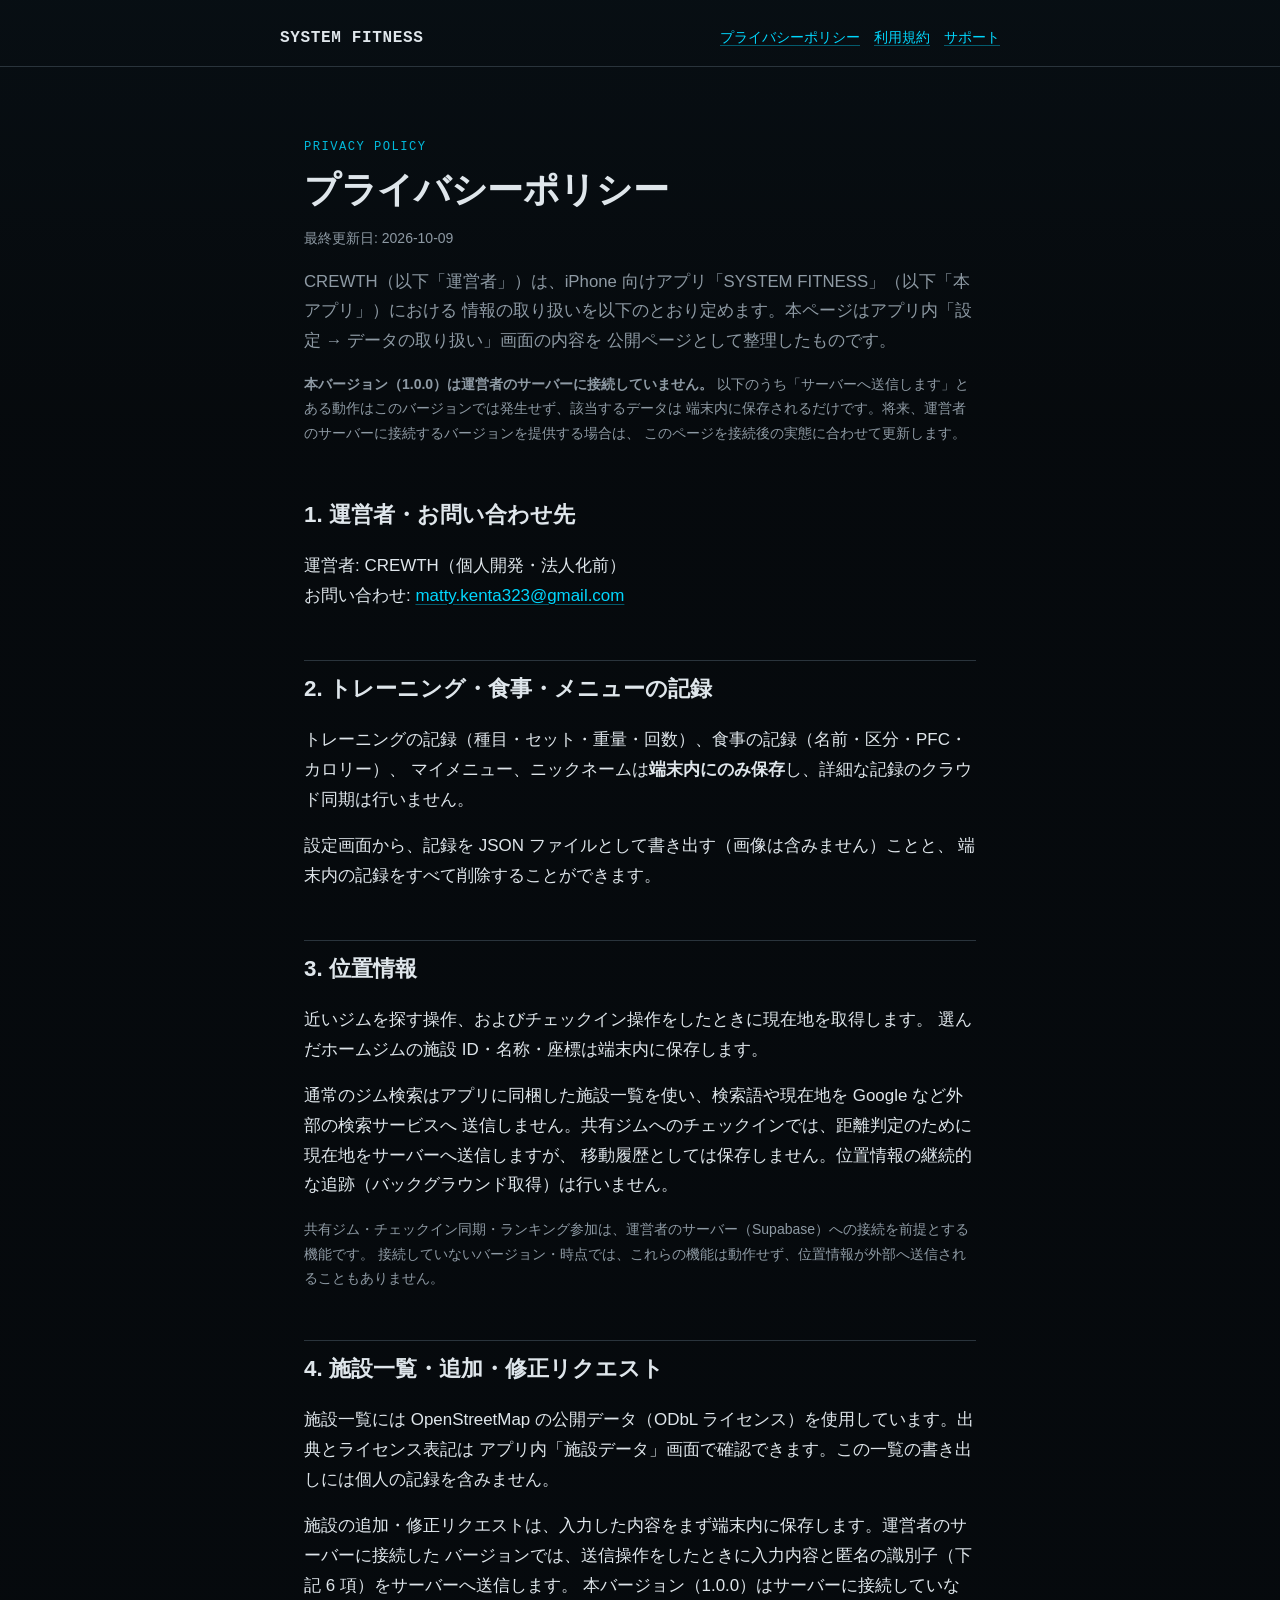
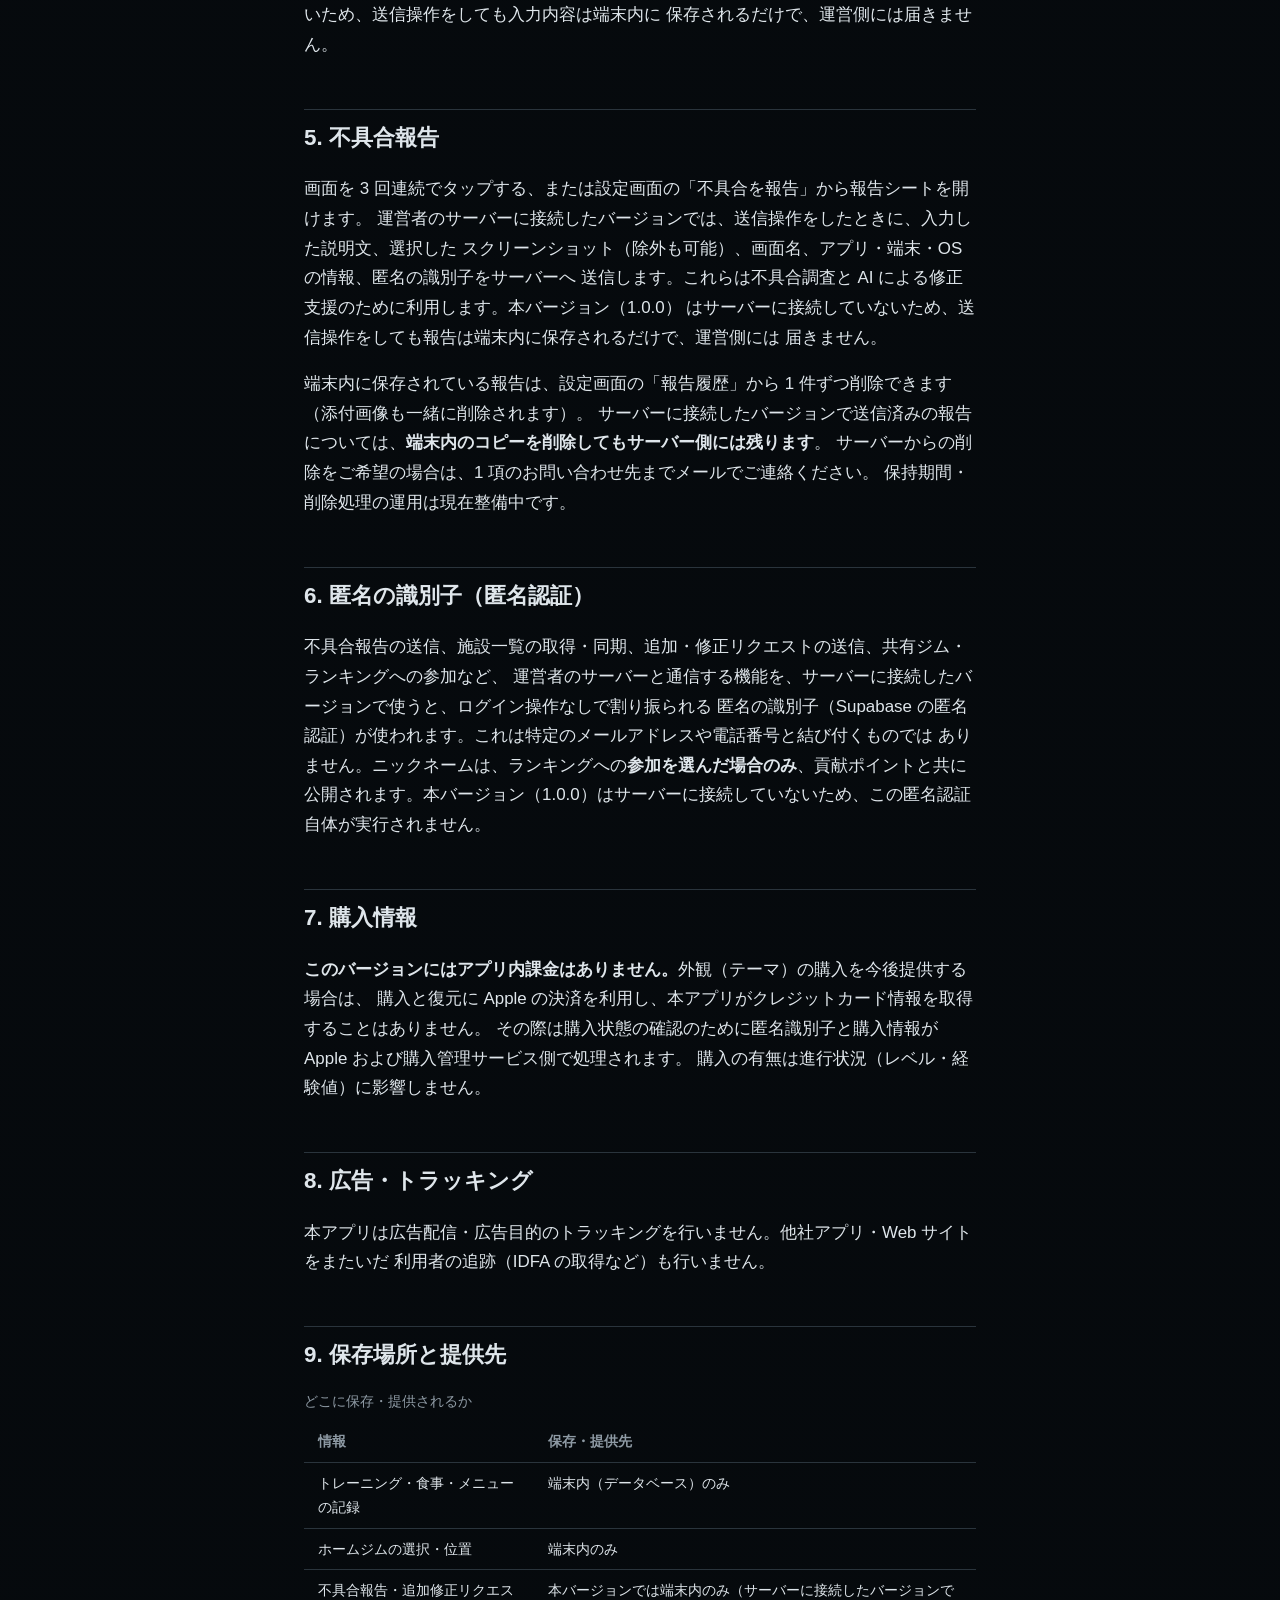
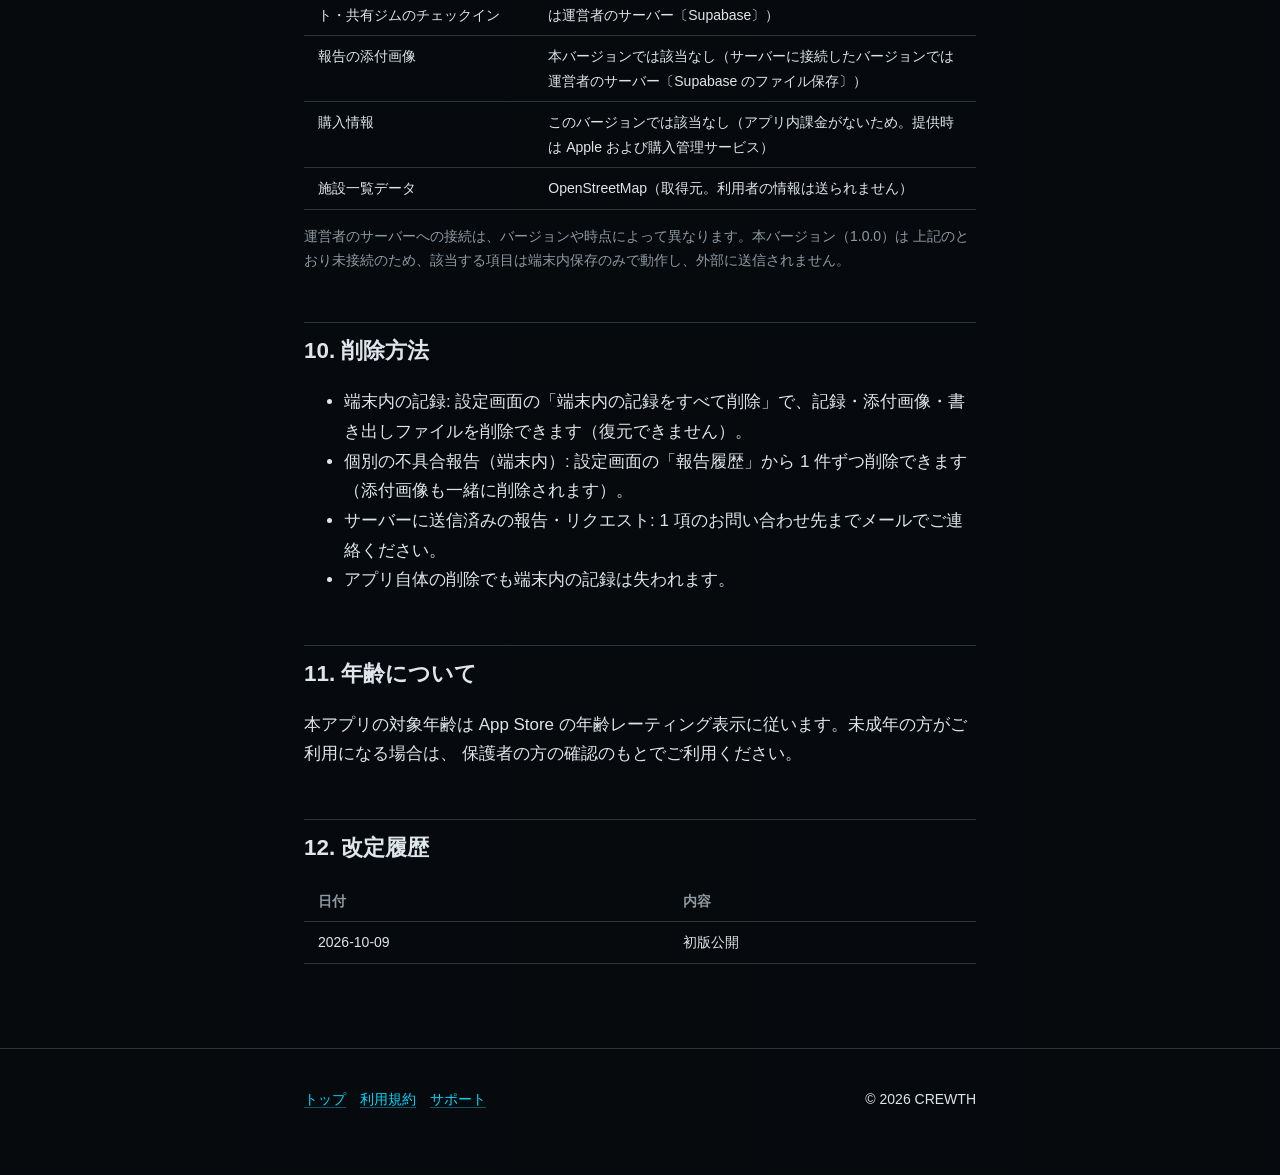
==== privacy.html @ 4dbaf956 "docs: SYSTEM FITNESS privacy policy, terms, and support pages Co-Authored-By: Claude Fable 5.1 <nore" ====
<!doctype html>
<html lang="ja">
<head>
<meta charset="UTF-8" />
<meta name="viewport" content="width=device-width, initial-scale=1" />
<title>プライバシーポリシー — SYSTEM FITNESS</title>
<meta name="description" content="SYSTEM FITNESS のプライバシーポリシー。収集する情報、端末内保存、第三者提供、削除方法について説明します。" />
<link rel="stylesheet" href="./style.css" />
</head>
<body>
<header class="site-header">
  <div class="site-header__inner">
    <a class="site-header__brand" href="./index.html">SYSTEM FITNESS</a>
    <nav class="site-header__nav" aria-label="ページ">
      <a href="./privacy.html">プライバシーポリシー</a>
      <a href="./terms.html">利用規約</a>
      <a href="./support.html">サポート</a>
    </nav>
  </div>
</header>

<main class="site-main">
  <article>
    <p class="overline">PRIVACY POLICY</p>
    <h1>プライバシーポリシー</h1>
    <p class="meta">最終更新日: 2026-10-09</p>
    <p class="lede">
      CREWTH（以下「運営者」）は、iPhone 向けアプリ「SYSTEM FITNESS」（以下「本アプリ」）における
      情報の取り扱いを以下のとおり定めます。本ページはアプリ内「設定 → データの取り扱い」画面の内容を
      公開ページとして整理したものです。
    </p>
    <p class="meta">
      <strong>本バージョン（1.0.0）は運営者のサーバーに接続していません。</strong>
      以下のうち「サーバーへ送信します」とある動作はこのバージョンでは発生せず、該当するデータは
      端末内に保存されるだけです。将来、運営者のサーバーに接続するバージョンを提供する場合は、
      このページを接続後の実態に合わせて更新します。
    </p>

    <section aria-labelledby="h-operator">
      <h2 id="h-operator">1. 運営者・お問い合わせ先</h2>
      <p>
        運営者: CREWTH（個人開発・法人化前）<br />
        お問い合わせ: <a href="mailto:matty.kenta323@gmail.com">matty.kenta323@gmail.com</a>
      </p>
    </section>

    <section aria-labelledby="h-records">
      <h2 id="h-records">2. トレーニング・食事・メニューの記録</h2>
      <p>
        トレーニングの記録（種目・セット・重量・回数）、食事の記録（名前・区分・PFC・カロリー）、
        マイメニュー、ニックネームは<strong>端末内にのみ保存</strong>し、詳細な記録のクラウド同期は行いません。
      </p>
      <p>
        設定画面から、記録を JSON ファイルとして書き出す（画像は含みません）ことと、
        端末内の記録をすべて削除することができます。
      </p>
    </section>

    <section aria-labelledby="h-location">
      <h2 id="h-location">3. 位置情報</h2>
      <p>
        近いジムを探す操作、およびチェックイン操作をしたときに現在地を取得します。
        選んだホームジムの施設 ID・名称・座標は端末内に保存します。
      </p>
      <p>
        通常のジム検索はアプリに同梱した施設一覧を使い、検索語や現在地を Google など外部の検索サービスへ
        送信しません。共有ジムへのチェックインでは、距離判定のために現在地をサーバーへ送信しますが、
        移動履歴としては保存しません。位置情報の継続的な追跡（バックグラウンド取得）は行いません。
      </p>
      <p class="meta">
        共有ジム・チェックイン同期・ランキング参加は、運営者のサーバー（Supabase）への接続を前提とする機能です。
        接続していないバージョン・時点では、これらの機能は動作せず、位置情報が外部へ送信されることもありません。
      </p>
    </section>

    <section aria-labelledby="h-gyms">
      <h2 id="h-gyms">4. 施設一覧・追加・修正リクエスト</h2>
      <p>
        施設一覧には OpenStreetMap の公開データ（ODbL ライセンス）を使用しています。出典とライセンス表記は
        アプリ内「施設データ」画面で確認できます。この一覧の書き出しには個人の記録を含みません。
      </p>
      <p>
        施設の追加・修正リクエストは、入力した内容をまず端末内に保存します。運営者のサーバーに接続した
        バージョンでは、送信操作をしたときに入力内容と匿名の識別子（下記 6 項）をサーバーへ送信します。
        本バージョン（1.0.0）はサーバーに接続していないため、送信操作をしても入力内容は端末内に
        保存されるだけで、運営側には届きません。
      </p>
    </section>

    <section aria-labelledby="h-reports">
      <h2 id="h-reports">5. 不具合報告</h2>
      <p>
        画面を 3 回連続でタップする、または設定画面の「不具合を報告」から報告シートを開けます。
        運営者のサーバーに接続したバージョンでは、送信操作をしたときに、入力した説明文、選択した
        スクリーンショット（除外も可能）、画面名、アプリ・端末・OS の情報、匿名の識別子をサーバーへ
        送信します。これらは不具合調査と AI による修正支援のために利用します。本バージョン（1.0.0）
        はサーバーに接続していないため、送信操作をしても報告は端末内に保存されるだけで、運営側には
        届きません。
      </p>
      <p>
        端末内に保存されている報告は、設定画面の「報告履歴」から 1 件ずつ削除できます（添付画像も一緒に削除されます）。
        サーバーに接続したバージョンで送信済みの報告については、<strong>端末内のコピーを削除してもサーバー側には残ります</strong>。
        サーバーからの削除をご希望の場合は、1 項のお問い合わせ先までメールでご連絡ください。
        保持期間・削除処理の運用は現在整備中です。
      </p>
    </section>

    <section aria-labelledby="h-id">
      <h2 id="h-id">6. 匿名の識別子（匿名認証）</h2>
      <p>
        不具合報告の送信、施設一覧の取得・同期、追加・修正リクエストの送信、共有ジム・ランキングへの参加など、
        運営者のサーバーと通信する機能を、サーバーに接続したバージョンで使うと、ログイン操作なしで割り振られる
        匿名の識別子（Supabase の匿名認証）が使われます。これは特定のメールアドレスや電話番号と結び付くものでは
        ありません。ニックネームは、ランキングへの<strong>参加を選んだ場合のみ</strong>、貢献ポイントと共に
        公開されます。本バージョン（1.0.0）はサーバーに接続していないため、この匿名認証自体が実行されません。
      </p>
    </section>

    <section aria-labelledby="h-purchase">
      <h2 id="h-purchase">7. 購入情報</h2>
      <p>
        <strong>このバージョンにはアプリ内課金はありません。</strong>外観（テーマ）の購入を今後提供する場合は、
        購入と復元に Apple の決済を利用し、本アプリがクレジットカード情報を取得することはありません。
        その際は購入状態の確認のために匿名識別子と購入情報が Apple および購入管理サービス側で処理されます。
        購入の有無は進行状況（レベル・経験値）に影響しません。
      </p>
    </section>

    <section aria-labelledby="h-ads">
      <h2 id="h-ads">8. 広告・トラッキング</h2>
      <p>
        本アプリは広告配信・広告目的のトラッキングを行いません。他社アプリ・Web サイトをまたいだ
        利用者の追跡（IDFA の取得など）も行いません。
      </p>
    </section>

    <section aria-labelledby="h-where">
      <h2 id="h-where">9. 保存場所と提供先</h2>
      <table>
        <caption>どこに保存・提供されるか</caption>
        <thead>
          <tr><th>情報</th><th>保存・提供先</th></tr>
        </thead>
        <tbody>
          <tr><td>トレーニング・食事・メニューの記録</td><td>端末内（データベース）のみ</td></tr>
          <tr><td>ホームジムの選択・位置</td><td>端末内のみ</td></tr>
          <tr><td>不具合報告・追加修正リクエスト・共有ジムのチェックイン</td><td>本バージョンでは端末内のみ（サーバーに接続したバージョンでは運営者のサーバー〔Supabase〕）</td></tr>
          <tr><td>報告の添付画像</td><td>本バージョンでは該当なし（サーバーに接続したバージョンでは運営者のサーバー〔Supabase のファイル保存〕）</td></tr>
          <tr><td>購入情報</td><td>このバージョンでは該当なし（アプリ内課金がないため。提供時は Apple および購入管理サービス）</td></tr>
          <tr><td>施設一覧データ</td><td>OpenStreetMap（取得元。利用者の情報は送られません）</td></tr>
        </tbody>
      </table>
      <p class="meta">
        運営者のサーバーへの接続は、バージョンや時点によって異なります。本バージョン（1.0.0）は
        上記のとおり未接続のため、該当する項目は端末内保存のみで動作し、外部に送信されません。
      </p>
    </section>

    <section aria-labelledby="h-delete">
      <h2 id="h-delete">10. 削除方法</h2>
      <ul>
        <li>端末内の記録: 設定画面の「端末内の記録をすべて削除」で、記録・添付画像・書き出しファイルを削除できます（復元できません）。</li>
        <li>個別の不具合報告（端末内）: 設定画面の「報告履歴」から 1 件ずつ削除できます（添付画像も一緒に削除されます）。</li>
        <li>サーバーに送信済みの報告・リクエスト: 1 項のお問い合わせ先までメールでご連絡ください。</li>
        <li>アプリ自体の削除でも端末内の記録は失われます。</li>
      </ul>
    </section>

    <section aria-labelledby="h-children">
      <h2 id="h-children">11. 年齢について</h2>
      <p>
        本アプリの対象年齢は App Store の年齢レーティング表示に従います。未成年の方がご利用になる場合は、
        保護者の方の確認のもとでご利用ください。
      </p>
    </section>

    <section aria-labelledby="h-history">
      <h2 id="h-history">12. 改定履歴</h2>
      <table>
        <thead>
          <tr><th>日付</th><th>内容</th></tr>
        </thead>
        <tbody>
          <tr><td>2026-10-09</td><td>初版公開</td></tr>
        </tbody>
      </table>
    </section>
  </article>
</main>

<footer class="site-footer">
  <div class="site-footer__inner">
    <nav class="site-footer__nav" aria-label="フッター">
      <a href="./index.html">トップ</a>
      <a href="./terms.html">利用規約</a>
      <a href="./support.html">サポート</a>
    </nav>
    <p>&copy; 2026 CREWTH</p>
  </div>
</footer>
</body>
</html>
---- style.css ----
/*
  SYSTEM FITNESS — 公開ページ共通スタイル
  外部フォント・外部CDNは読み込まない（審査・プライバシーの単純さを保つ）。
*/

:root {
  --color-bg: oklch(14% 0.01 240);
  --color-surface: oklch(19% 0.015 240);
  --color-surface-raised: oklch(23% 0.02 240);
  --color-border: oklch(32% 0.02 240);
  --color-text: oklch(92% 0.01 240);
  --color-text-muted: oklch(68% 0.02 240);
  --color-accent: oklch(72% 0.14 215);
  --color-accent-strong: oklch(80% 0.16 215);
  --color-warn: oklch(74% 0.14 70);

  --font-ui: -apple-system, BlinkMacSystemFont, "Hiragino Sans", "Noto Sans JP",
    "Yu Gothic", sans-serif;
  --font-mono: "SF Mono", ui-monospace, "Menlo", "Hiragino Kaku Gothic ProN",
    monospace;

  --text-base: clamp(0.95rem, 0.9rem + 0.2vw, 1.0625rem);
  --text-small: clamp(0.8rem, 0.78rem + 0.15vw, 0.875rem);
  --text-heading: clamp(1.5rem, 1.1rem + 2vw, 2.25rem);
  --text-overline: clamp(0.7rem, 0.68rem + 0.1vw, 0.8rem);

  --space-xs: 0.5rem;
  --space-sm: 0.875rem;
  --space-md: 1.5rem;
  --space-lg: clamp(2rem, 1.5rem + 2vw, 3.5rem);
  --space-section: clamp(2.5rem, 2rem + 3vw, 5rem);

  --radius-panel: 10px;
  --duration-fast: 120ms;
  --ease-out: cubic-bezier(0.16, 1, 0.3, 1);
}

* {
  box-sizing: border-box;
}

html {
  color-scheme: dark;
}

body {
  margin: 0;
  background: var(--color-bg);
  background-image: linear-gradient(
    180deg,
    oklch(16% 0.015 240) 0%,
    var(--color-bg) 420px
  );
  color: var(--color-text);
  font-family: var(--font-ui);
  font-size: var(--text-base);
  line-height: 1.75;
  -webkit-font-smoothing: antialiased;
}

body,
html {
  overflow-x: hidden;
  max-width: 100%;
}

a {
  color: var(--color-accent-strong);
  text-decoration-color: oklch(72% 0.14 215 / 45%);
  text-underline-offset: 3px;
  transition: color var(--duration-fast) var(--ease-out);
}

a:hover {
  color: var(--color-accent);
}

a:focus-visible,
button:focus-visible {
  outline: 2px solid var(--color-accent);
  outline-offset: 3px;
  border-radius: 4px;
}

.site-header {
  border-bottom: 1px solid var(--color-border);
  padding: var(--space-md) var(--space-md) var(--space-sm);
}

.site-header__inner,
.site-main,
.site-footer__inner {
  max-width: 720px;
  margin: 0 auto;
  padding-left: var(--space-md);
  padding-right: var(--space-md);
}

.site-header__inner {
  padding-left: 0;
  padding-right: 0;
  display: flex;
  align-items: baseline;
  justify-content: space-between;
  gap: var(--space-sm);
  flex-wrap: wrap;
}

.site-header__brand {
  font-family: var(--font-mono);
  letter-spacing: 0.04em;
  font-weight: 700;
  font-size: 1rem;
  color: var(--color-text);
  text-decoration: none;
}

.site-header__brand:hover {
  color: var(--color-accent);
}

.site-header__nav {
  display: flex;
  gap: var(--space-sm);
  flex-wrap: wrap;
  font-size: var(--text-small);
}

.site-main {
  padding-top: var(--space-section);
  padding-bottom: var(--space-section);
}

.overline {
  font-family: var(--font-mono);
  font-size: var(--text-overline);
  letter-spacing: 0.12em;
  color: var(--color-accent);
  text-transform: uppercase;
  margin: 0 0 var(--space-xs);
}

h1 {
  font-size: var(--text-heading);
  line-height: 1.25;
  margin: 0 0 var(--space-sm);
  letter-spacing: -0.01em;
}

h2 {
  font-size: clamp(1.15rem, 1rem + 0.6vw, 1.4rem);
  margin: var(--space-lg) 0 var(--space-sm);
  padding-top: var(--space-xs);
  border-top: 1px solid var(--color-border);
}

section:first-of-type h2:first-child {
  border-top: none;
  padding-top: 0;
}

h3 {
  font-size: 1rem;
  margin: var(--space-md) 0 var(--space-xs);
  color: var(--color-accent-strong);
}

p,
li {
  color: var(--color-text);
}

.lede {
  color: var(--color-text-muted);
  font-size: clamp(0.95rem, 0.9rem + 0.2vw, 1.05rem);
}

.meta {
  color: var(--color-text-muted);
  font-size: var(--text-small);
}

.panel {
  background: var(--color-surface);
  border: 1px solid var(--color-border);
  border-radius: var(--radius-panel);
  padding: var(--space-md);
  margin: var(--space-md) 0;
}

.panel--warn {
  border-color: oklch(74% 0.14 70 / 45%);
  background: oklch(19% 0.02 70);
}

.panel--warn .overline {
  color: var(--color-warn);
}

.card-grid {
  display: grid;
  gap: var(--space-sm);
  grid-template-columns: 1fr;
  margin: var(--space-md) 0;
}

@media (min-width: 560px) {
  .card-grid {
    grid-template-columns: repeat(3, 1fr);
  }
}

.card {
  display: block;
  background: var(--color-surface);
  border: 1px solid var(--color-border);
  border-radius: var(--radius-panel);
  padding: var(--space-md);
  text-decoration: none;
  color: var(--color-text);
  transition: border-color var(--duration-fast) var(--ease-out),
    transform var(--duration-fast) var(--ease-out);
}

.card:hover {
  border-color: var(--color-accent);
  transform: translateY(-2px);
}

.card:hover h3 {
  color: var(--color-accent);
}

.card h3 {
  margin-top: 0;
}

.card p {
  color: var(--color-text-muted);
  font-size: var(--text-small);
  margin: 0;
}

table {
  width: 100%;
  border-collapse: collapse;
  margin: var(--space-sm) 0;
  font-size: var(--text-small);
}

caption {
  text-align: left;
  color: var(--color-text-muted);
  font-size: var(--text-small);
  margin-bottom: var(--space-xs);
}

th,
td {
  text-align: left;
  vertical-align: top;
  padding: var(--space-xs) var(--space-sm);
  border-bottom: 1px solid var(--color-border);
}

th {
  color: var(--color-text-muted);
  font-weight: 600;
  white-space: nowrap;
}

details {
  background: var(--color-surface);
  border: 1px solid var(--color-border);
  border-radius: var(--radius-panel);
  padding: var(--space-sm) var(--space-md);
  margin: var(--space-sm) 0;
}

summary {
  cursor: pointer;
  font-weight: 600;
  color: var(--color-text);
}

summary:hover {
  color: var(--color-accent);
}

details[open] summary {
  color: var(--color-accent-strong);
  margin-bottom: var(--space-xs);
}

code {
  font-family: var(--font-mono);
  background: var(--color-surface-raised);
  padding: 0.1em 0.4em;
  border-radius: 4px;
  font-size: 0.9em;
}

.site-footer {
  border-top: 1px solid var(--color-border);
  padding: var(--space-md) 0 var(--space-lg);
}

.site-footer__inner {
  display: flex;
  justify-content: space-between;
  align-items: center;
  gap: var(--space-sm);
  flex-wrap: wrap;
  color: var(--color-text-muted);
  font-size: var(--text-small);
}

.site-footer__nav {
  display: flex;
  gap: var(--space-sm);
}

@media (prefers-reduced-motion: reduce) {
  * {
    transition: none !important;
  }
}
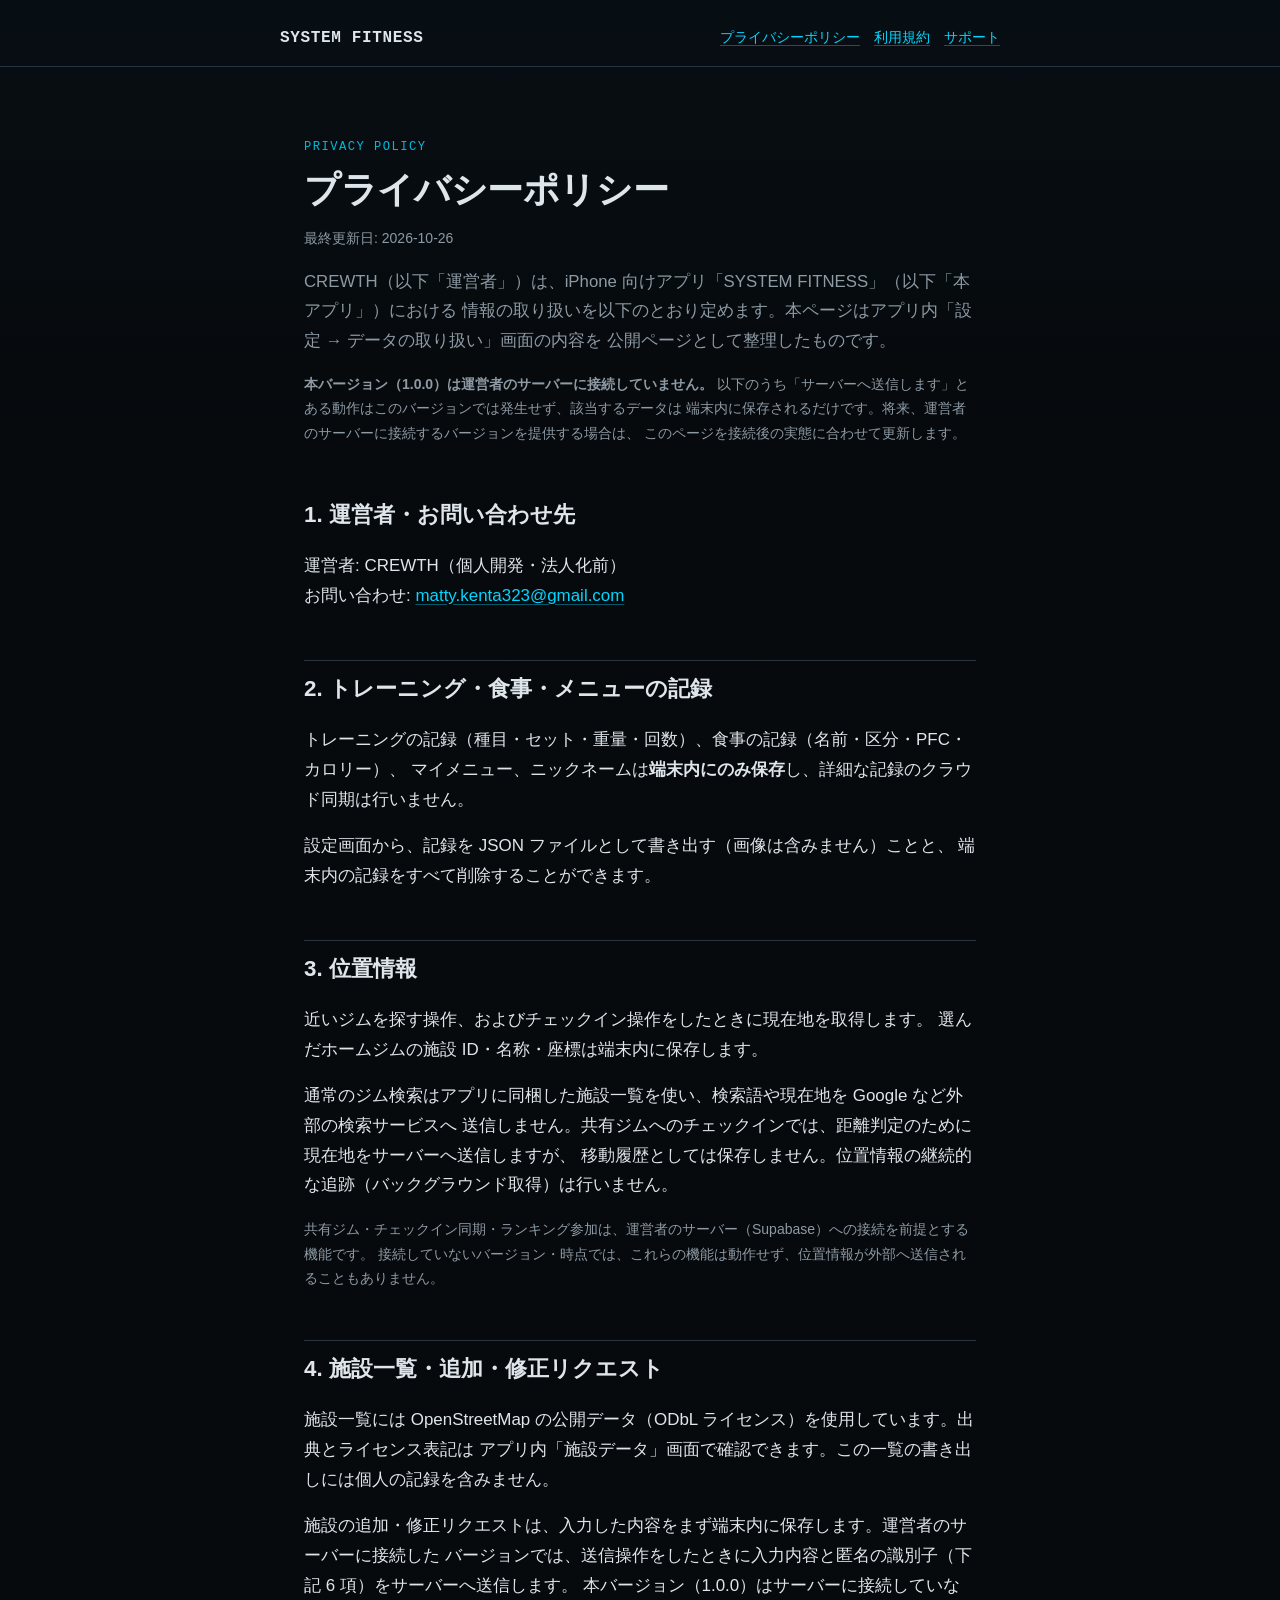
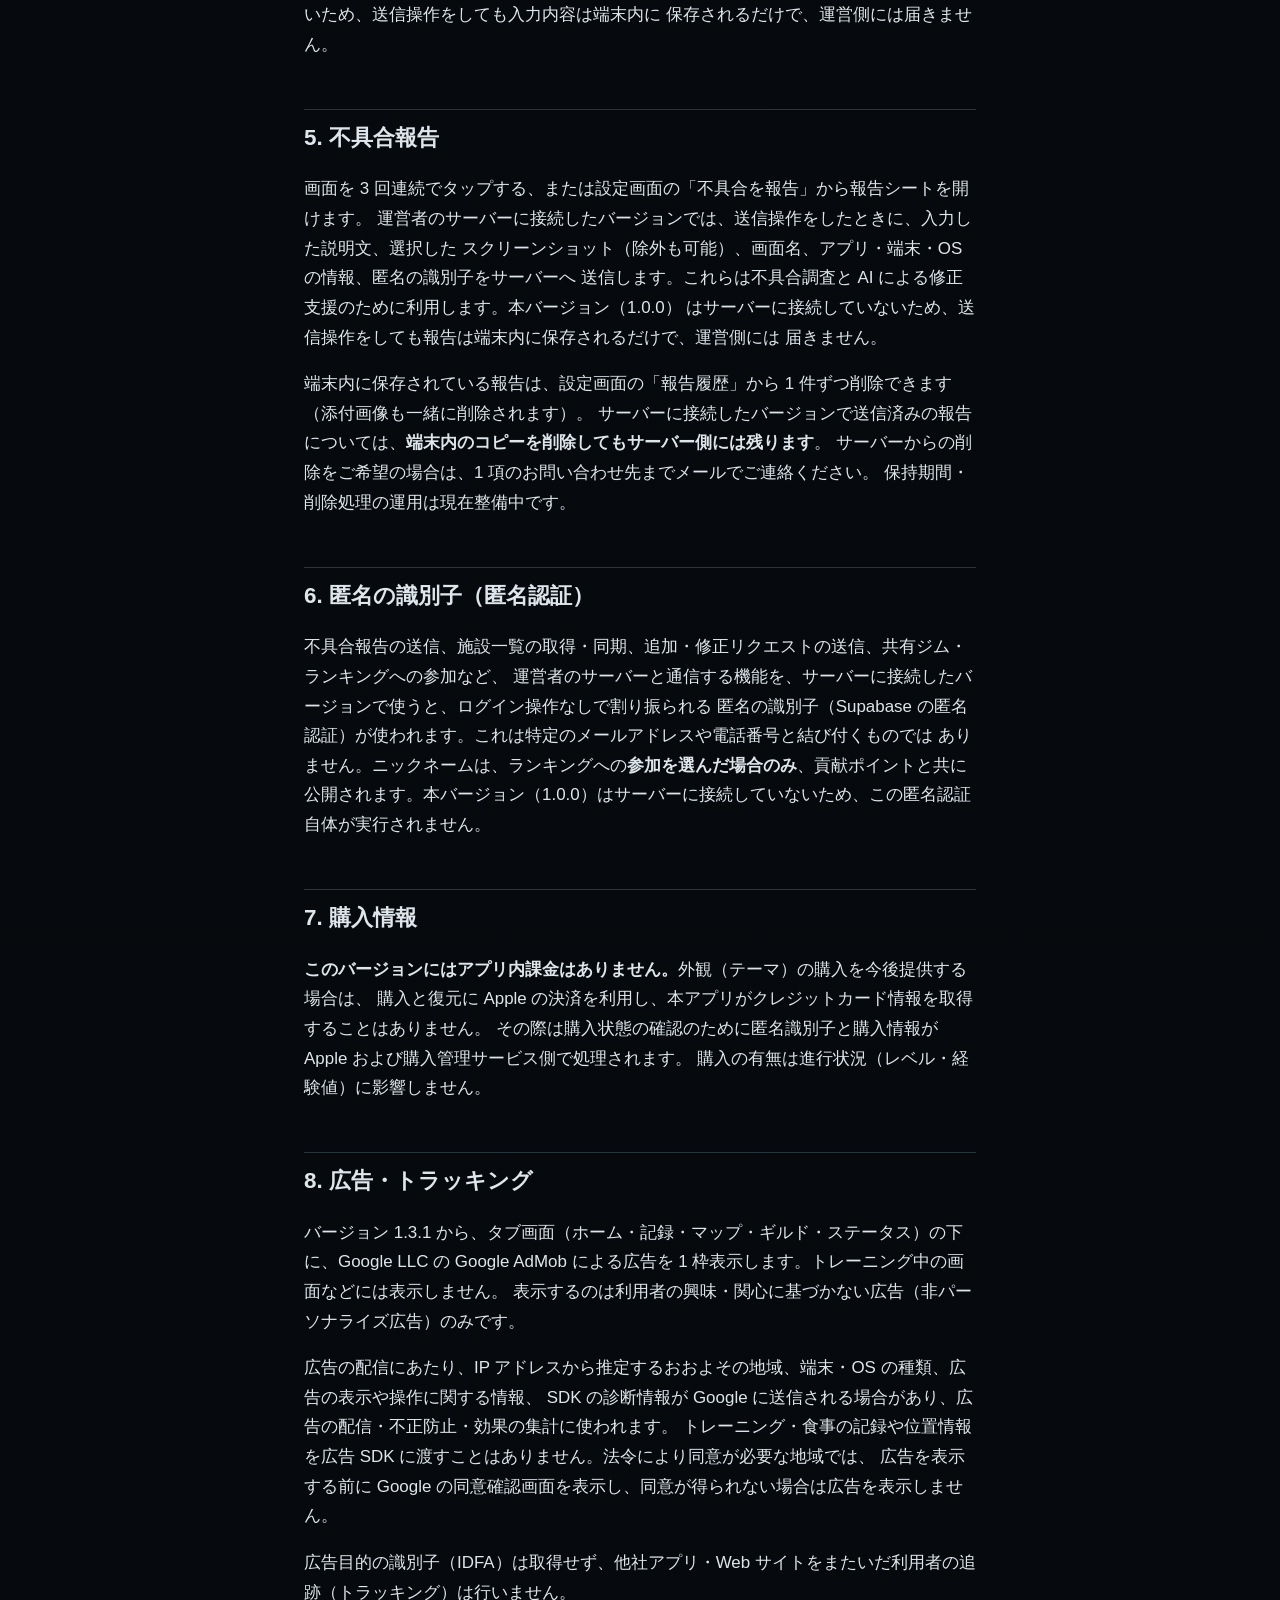
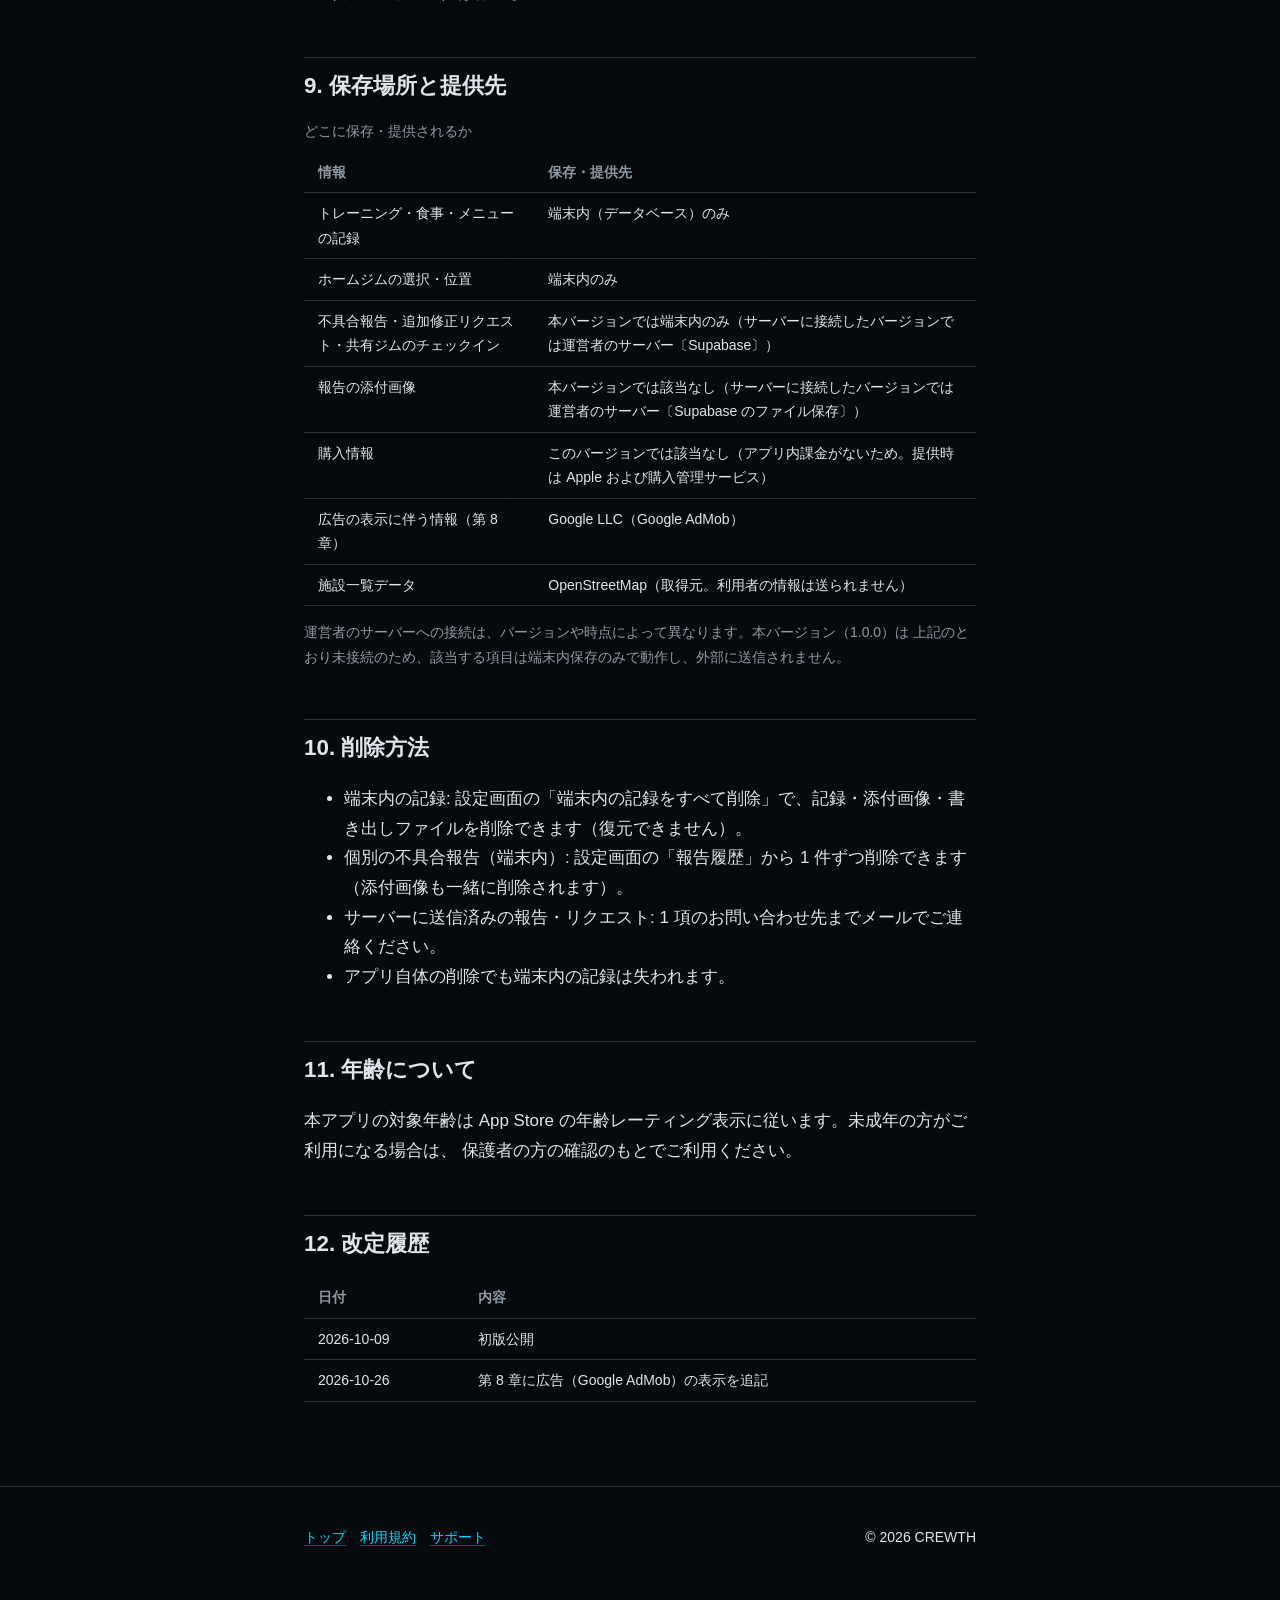
==== commit 69a5180b: "docs(privacy): ads (Google AdMob) from 1.3.1 Co-Authored-By: Claude Opus 5.5 <noreply@anthropic.com>" ====
--- a/privacy.html
+++ b/privacy.html
@@ -23,7 +23,7 @@
   <article>
     <p class="overline">PRIVACY POLICY</p>
     <h1>プライバシーポリシー</h1>
-    <p class="meta">最終更新日: 2026-10-09</p>
+    <p class="meta">最終更新日: 2026-10-26</p>
     <p class="lede">
       CREWTH（以下「運営者」）は、iPhone 向けアプリ「SYSTEM FITNESS」（以下「本アプリ」）における
       情報の取り扱いを以下のとおり定めます。本ページはアプリ内「設定 → データの取り扱い」画面の内容を
@@ -129,8 +129,18 @@
     <section aria-labelledby="h-ads">
       <h2 id="h-ads">8. 広告・トラッキング</h2>
       <p>
-        本アプリは広告配信・広告目的のトラッキングを行いません。他社アプリ・Web サイトをまたいだ
-        利用者の追跡（IDFA の取得など）も行いません。
+        バージョン 1.3.1 から、タブ画面（ホーム・記録・マップ・ギルド・ステータス）の下に、Google LLC の
+        Google AdMob による広告を 1 枠表示します。トレーニング中の画面などには表示しません。
+        表示するのは利用者の興味・関心に基づかない広告（非パーソナライズ広告）のみです。
+      </p>
+      <p>
+        広告の配信にあたり、IP アドレスから推定するおおよその地域、端末・OS の種類、広告の表示や操作に関する情報、
+        SDK の診断情報が Google に送信される場合があり、広告の配信・不正防止・効果の集計に使われます。
+        トレーニング・食事の記録や位置情報を広告 SDK に渡すことはありません。法令により同意が必要な地域では、
+        広告を表示する前に Google の同意確認画面を表示し、同意が得られない場合は広告を表示しません。
+      </p>
+      <p>
+        広告目的の識別子（IDFA）は取得せず、他社アプリ・Web サイトをまたいだ利用者の追跡（トラッキング）は行いません。
       </p>
     </section>
 
@@ -147,6 +157,7 @@
           <tr><td>不具合報告・追加修正リクエスト・共有ジムのチェックイン</td><td>本バージョンでは端末内のみ（サーバーに接続したバージョンでは運営者のサーバー〔Supabase〕）</td></tr>
           <tr><td>報告の添付画像</td><td>本バージョンでは該当なし（サーバーに接続したバージョンでは運営者のサーバー〔Supabase のファイル保存〕）</td></tr>
           <tr><td>購入情報</td><td>このバージョンでは該当なし（アプリ内課金がないため。提供時は Apple および購入管理サービス）</td></tr>
+          <tr><td>広告の表示に伴う情報（第 8 章）</td><td>Google LLC（Google AdMob）</td></tr>
           <tr><td>施設一覧データ</td><td>OpenStreetMap（取得元。利用者の情報は送られません）</td></tr>
         </tbody>
       </table>
@@ -182,6 +193,7 @@
         </thead>
         <tbody>
           <tr><td>2026-10-09</td><td>初版公開</td></tr>
+          <tr><td>2026-10-26</td><td>第 8 章に広告（Google AdMob）の表示を追記</td></tr>
         </tbody>
       </table>
     </section>
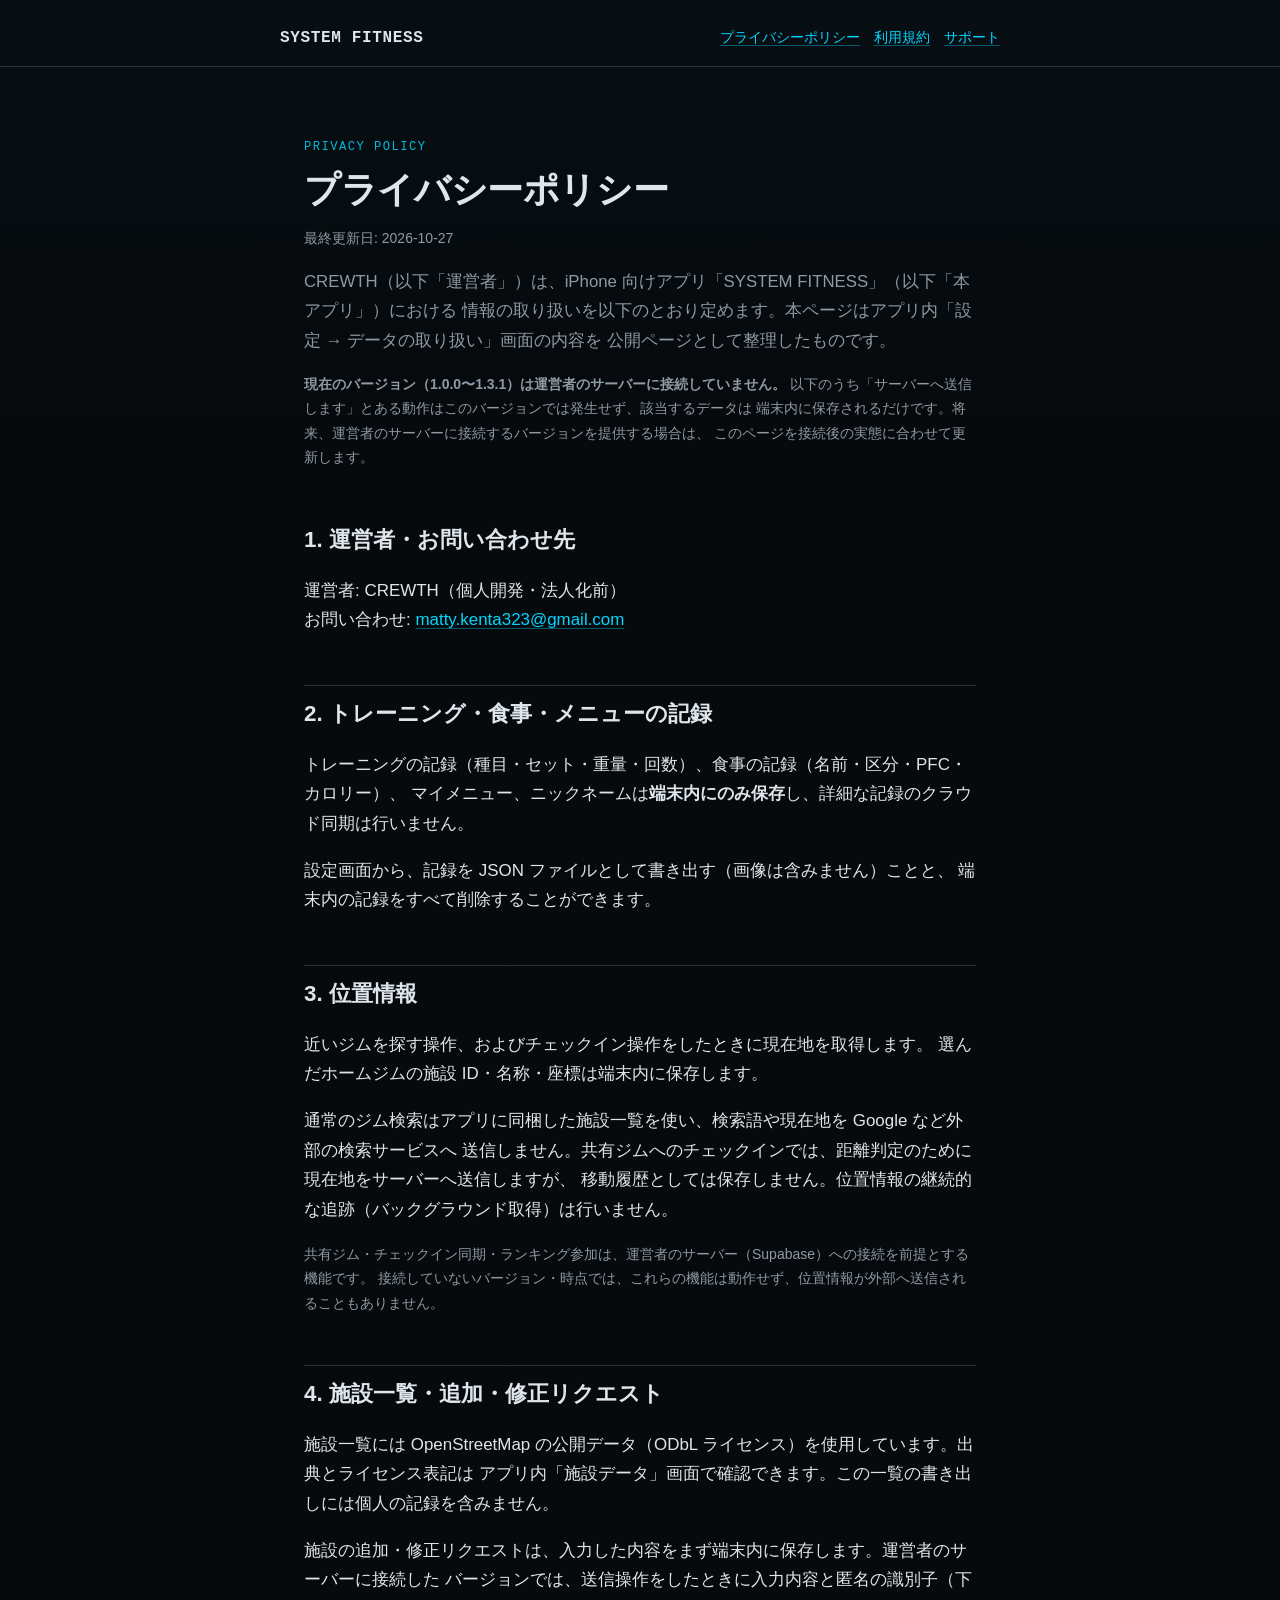
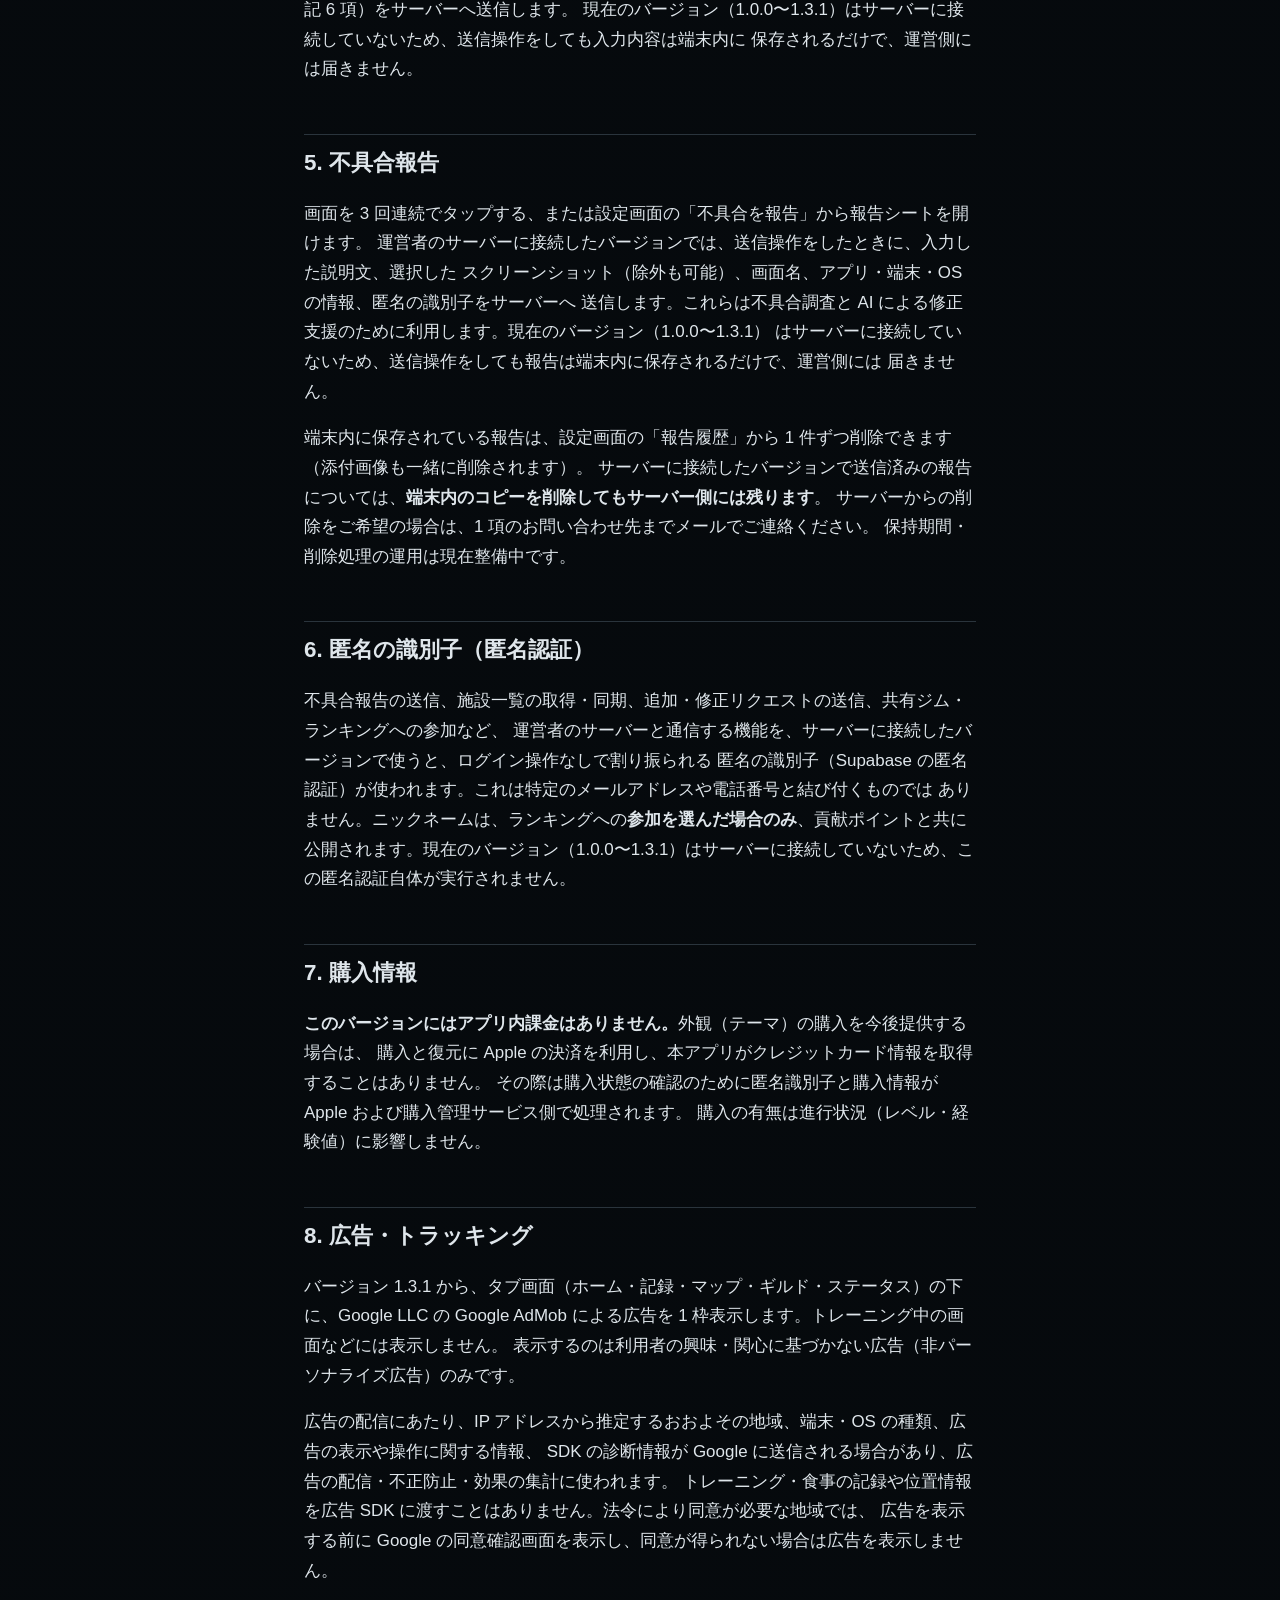
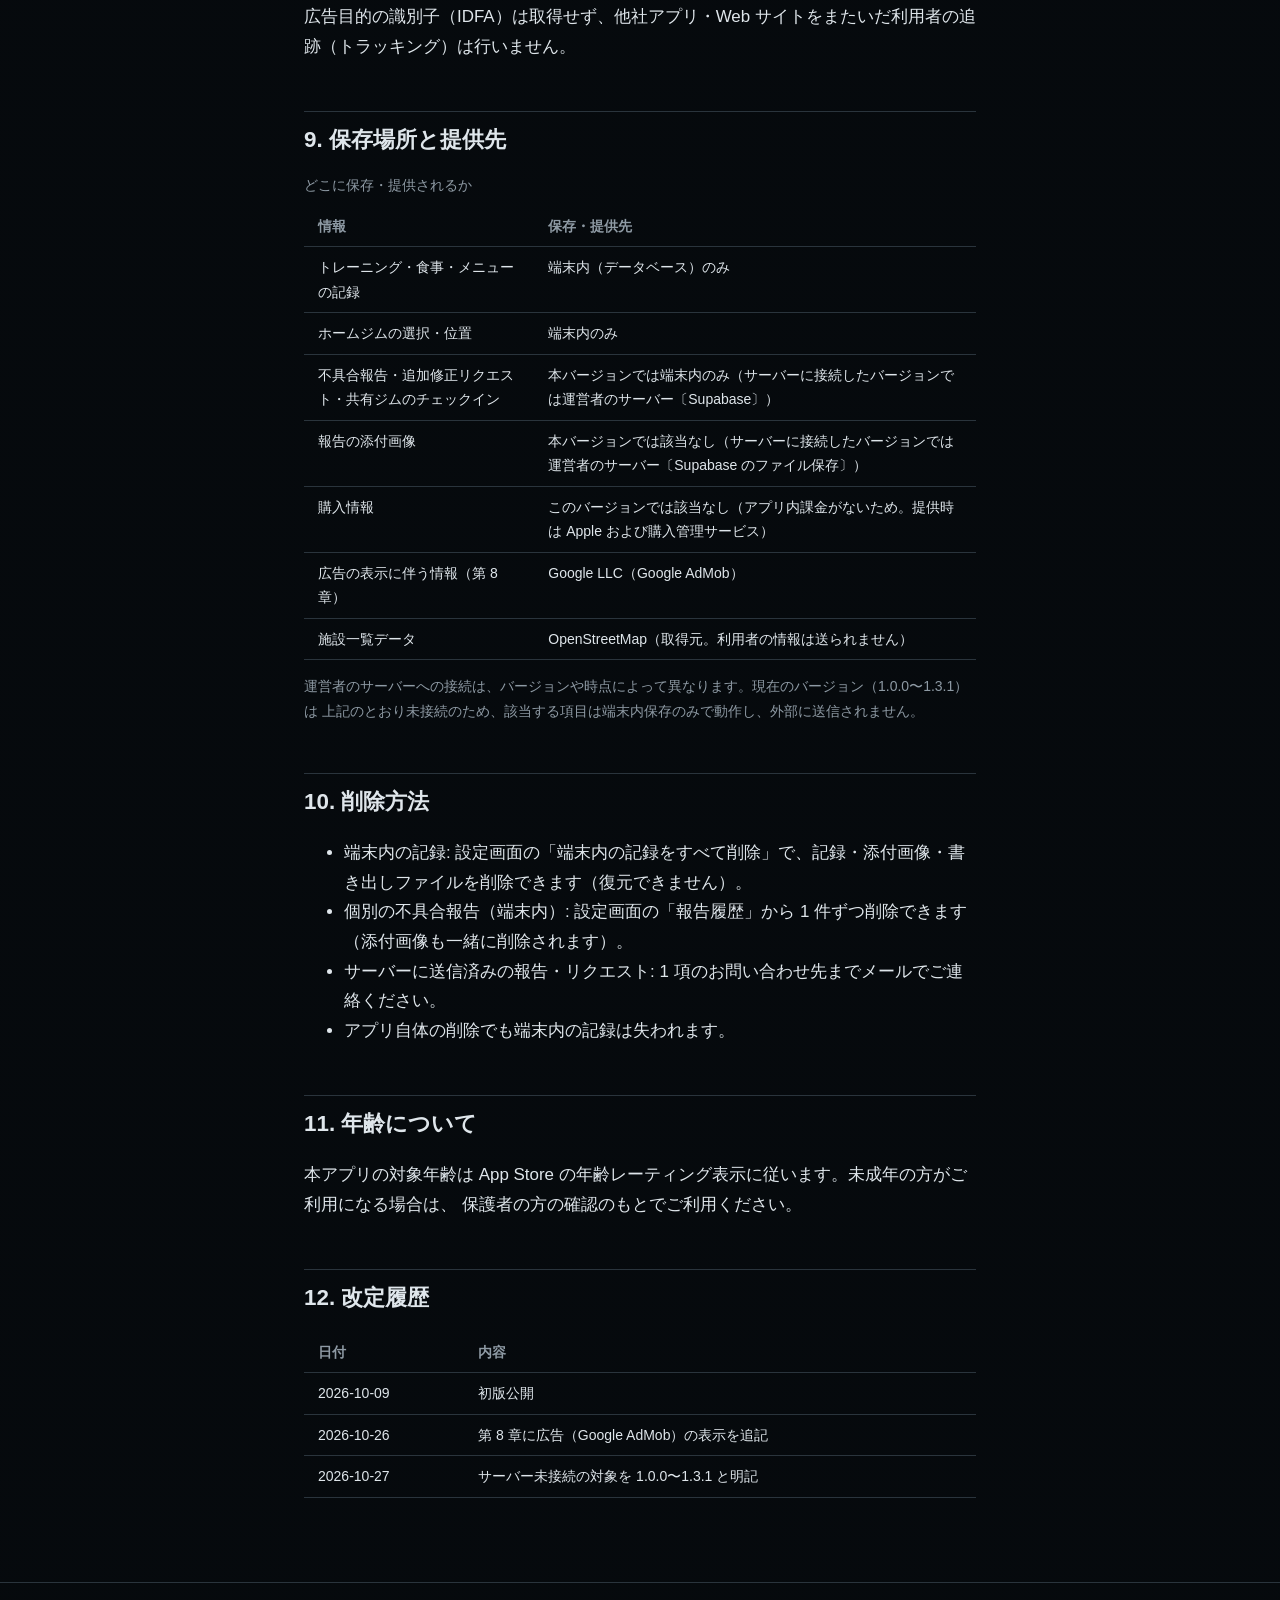
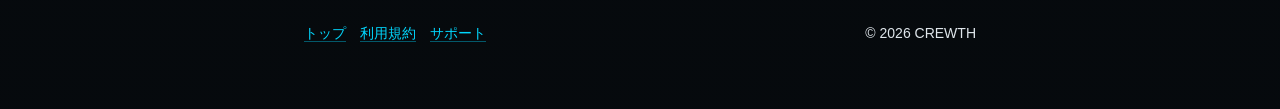
==== commit 89f539b6: "docs(privacy): state that 1.0.0-1.3.1 are not connected to the server Co-Authored-By: Claude Opus 5." ====
--- a/privacy.html
+++ b/privacy.html
@@ -23,14 +23,14 @@
   <article>
     <p class="overline">PRIVACY POLICY</p>
     <h1>プライバシーポリシー</h1>
-    <p class="meta">最終更新日: 2026-10-26</p>
+    <p class="meta">最終更新日: 2026-10-27</p>
     <p class="lede">
       CREWTH（以下「運営者」）は、iPhone 向けアプリ「SYSTEM FITNESS」（以下「本アプリ」）における
       情報の取り扱いを以下のとおり定めます。本ページはアプリ内「設定 → データの取り扱い」画面の内容を
       公開ページとして整理したものです。
     </p>
     <p class="meta">
-      <strong>本バージョン（1.0.0）は運営者のサーバーに接続していません。</strong>
+      <strong>現在のバージョン（1.0.0〜1.3.1）は運営者のサーバーに接続していません。</strong>
       以下のうち「サーバーへ送信します」とある動作はこのバージョンでは発生せず、該当するデータは
       端末内に保存されるだけです。将来、運営者のサーバーに接続するバージョンを提供する場合は、
       このページを接続後の実態に合わせて更新します。
@@ -82,7 +82,7 @@
       <p>
         施設の追加・修正リクエストは、入力した内容をまず端末内に保存します。運営者のサーバーに接続した
         バージョンでは、送信操作をしたときに入力内容と匿名の識別子（下記 6 項）をサーバーへ送信します。
-        本バージョン（1.0.0）はサーバーに接続していないため、送信操作をしても入力内容は端末内に
+        現在のバージョン（1.0.0〜1.3.1）はサーバーに接続していないため、送信操作をしても入力内容は端末内に
         保存されるだけで、運営側には届きません。
       </p>
     </section>
@@ -93,7 +93,7 @@
         画面を 3 回連続でタップする、または設定画面の「不具合を報告」から報告シートを開けます。
         運営者のサーバーに接続したバージョンでは、送信操作をしたときに、入力した説明文、選択した
         スクリーンショット（除外も可能）、画面名、アプリ・端末・OS の情報、匿名の識別子をサーバーへ
-        送信します。これらは不具合調査と AI による修正支援のために利用します。本バージョン（1.0.0）
+        送信します。これらは不具合調査と AI による修正支援のために利用します。現在のバージョン（1.0.0〜1.3.1）
         はサーバーに接続していないため、送信操作をしても報告は端末内に保存されるだけで、運営側には
         届きません。
       </p>
@@ -112,7 +112,7 @@
         運営者のサーバーと通信する機能を、サーバーに接続したバージョンで使うと、ログイン操作なしで割り振られる
         匿名の識別子（Supabase の匿名認証）が使われます。これは特定のメールアドレスや電話番号と結び付くものでは
         ありません。ニックネームは、ランキングへの<strong>参加を選んだ場合のみ</strong>、貢献ポイントと共に
-        公開されます。本バージョン（1.0.0）はサーバーに接続していないため、この匿名認証自体が実行されません。
+        公開されます。現在のバージョン（1.0.0〜1.3.1）はサーバーに接続していないため、この匿名認証自体が実行されません。
       </p>
     </section>
 
@@ -162,7 +162,7 @@
         </tbody>
       </table>
       <p class="meta">
-        運営者のサーバーへの接続は、バージョンや時点によって異なります。本バージョン（1.0.0）は
+        運営者のサーバーへの接続は、バージョンや時点によって異なります。現在のバージョン（1.0.0〜1.3.1）は
         上記のとおり未接続のため、該当する項目は端末内保存のみで動作し、外部に送信されません。
       </p>
     </section>
@@ -194,6 +194,7 @@
         <tbody>
           <tr><td>2026-10-09</td><td>初版公開</td></tr>
           <tr><td>2026-10-26</td><td>第 8 章に広告（Google AdMob）の表示を追記</td></tr>
+          <tr><td>2026-10-27</td><td>サーバー未接続の対象を 1.0.0〜1.3.1 と明記</td></tr>
         </tbody>
       </table>
     </section>
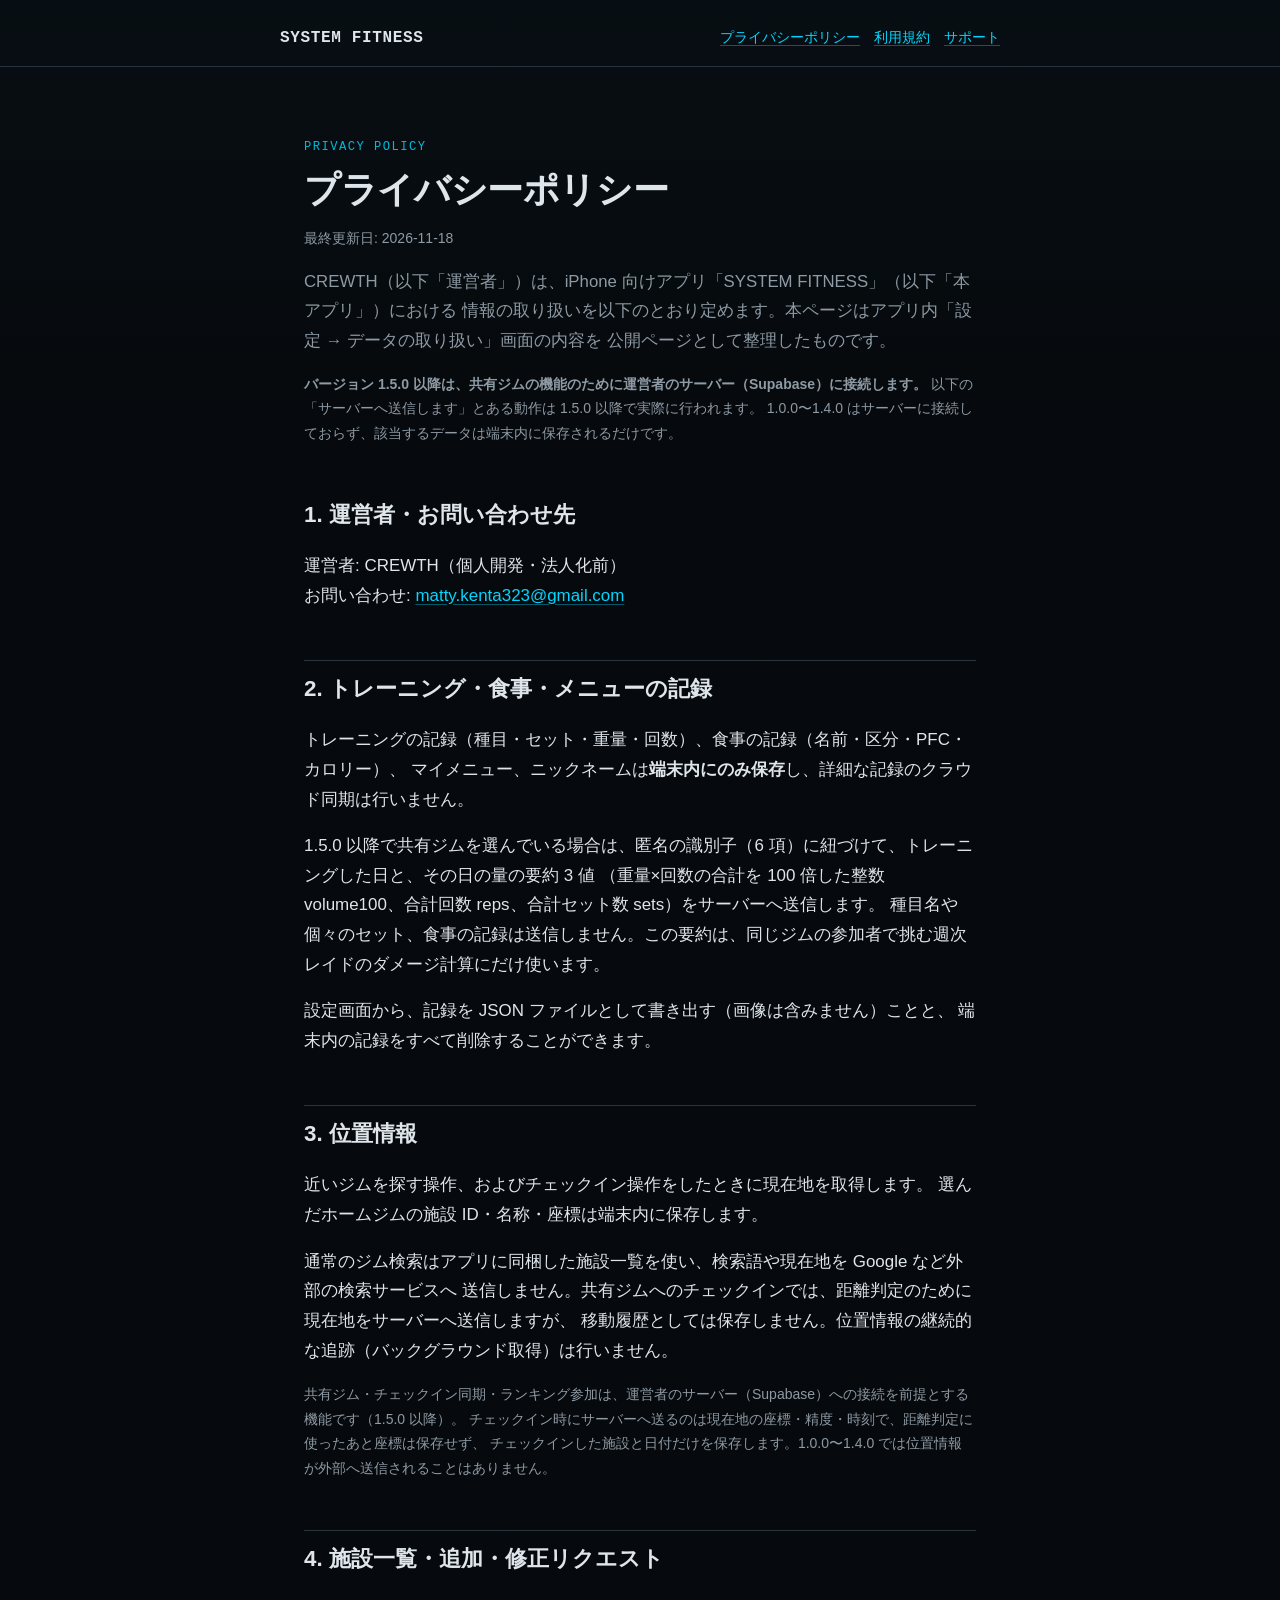
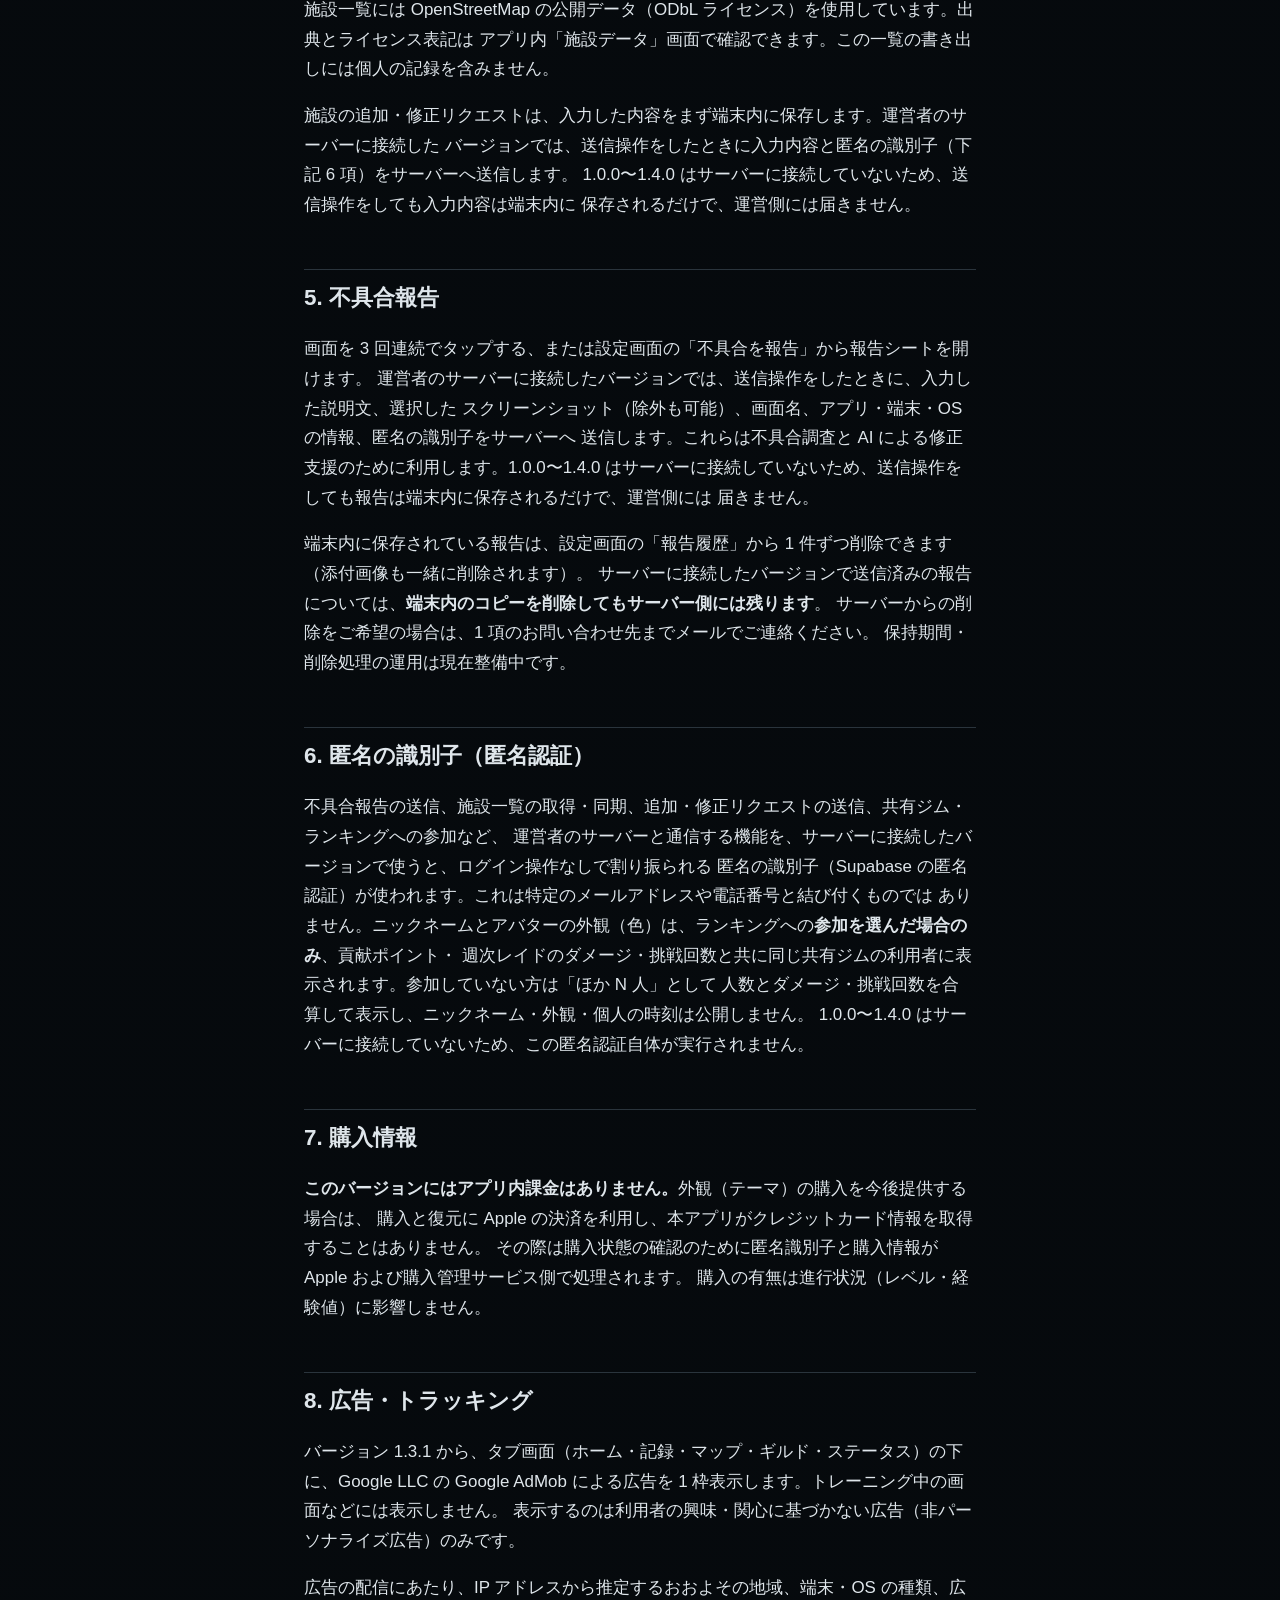
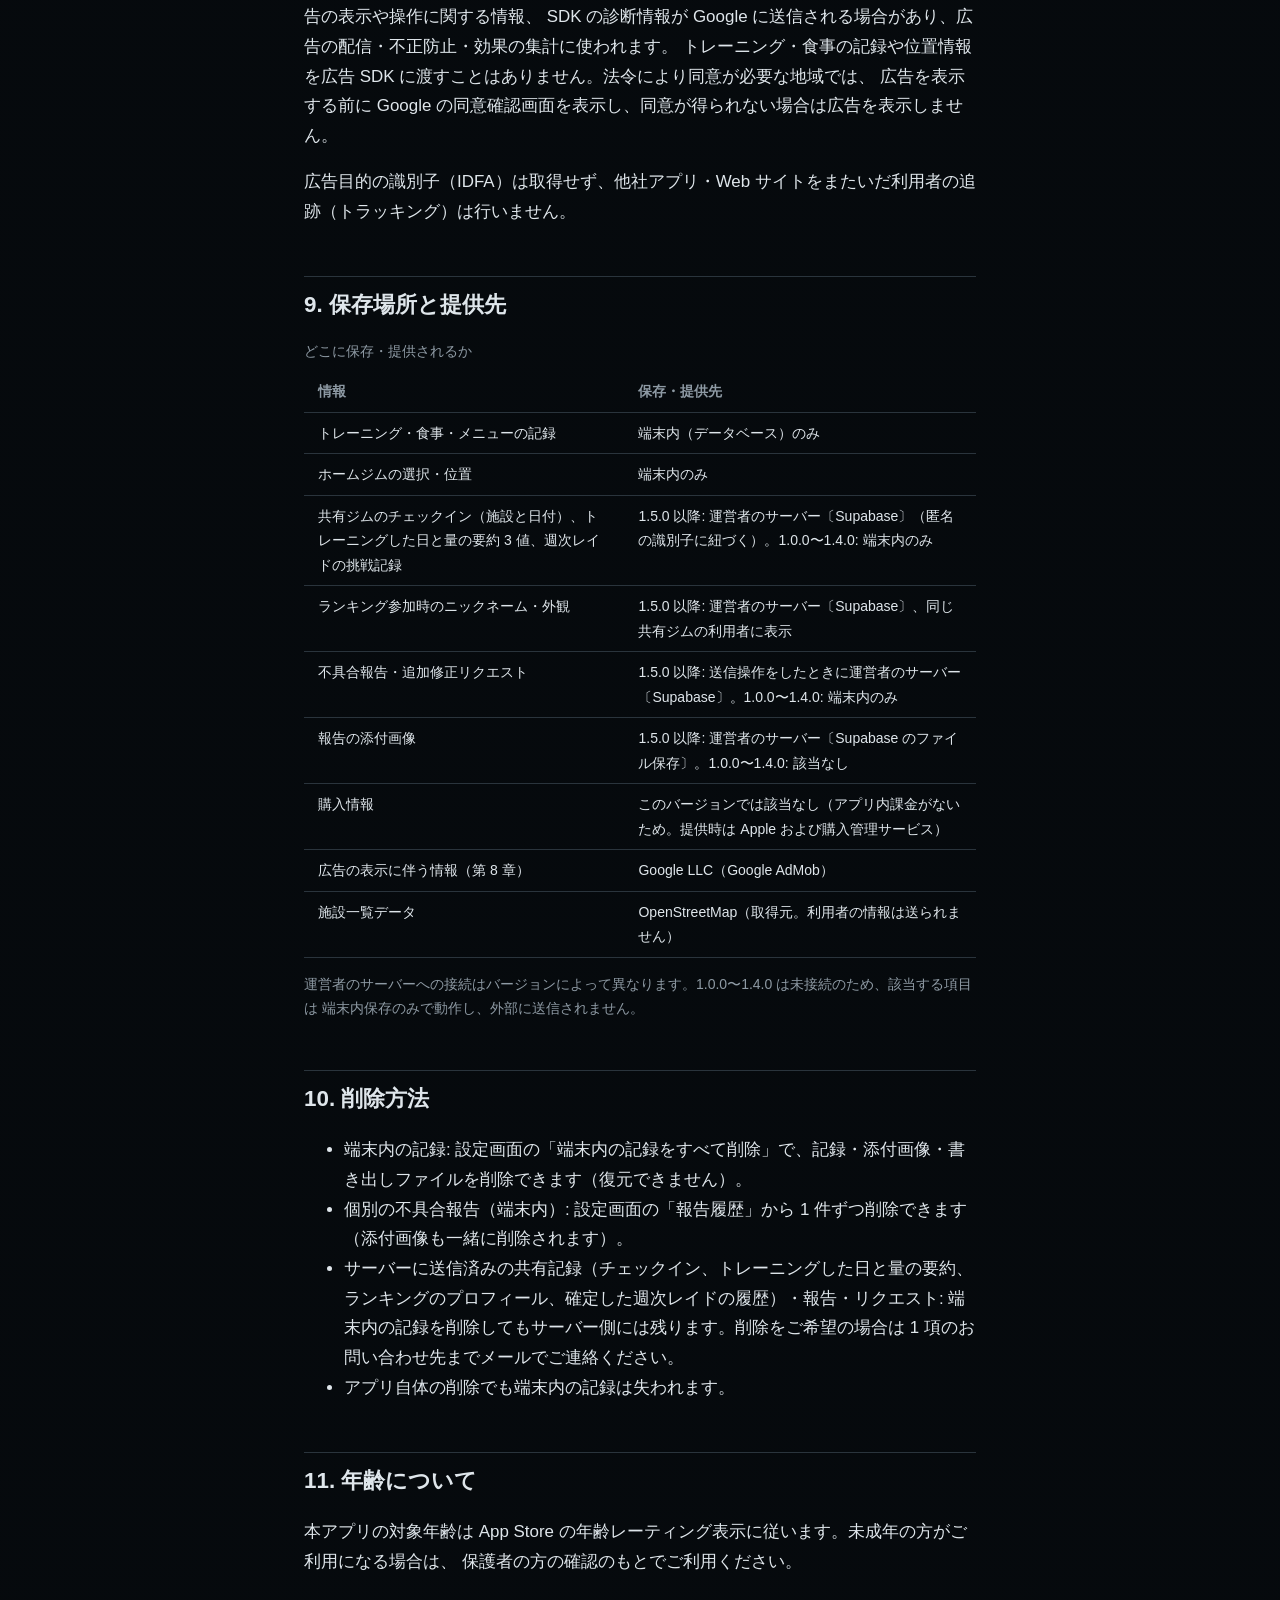
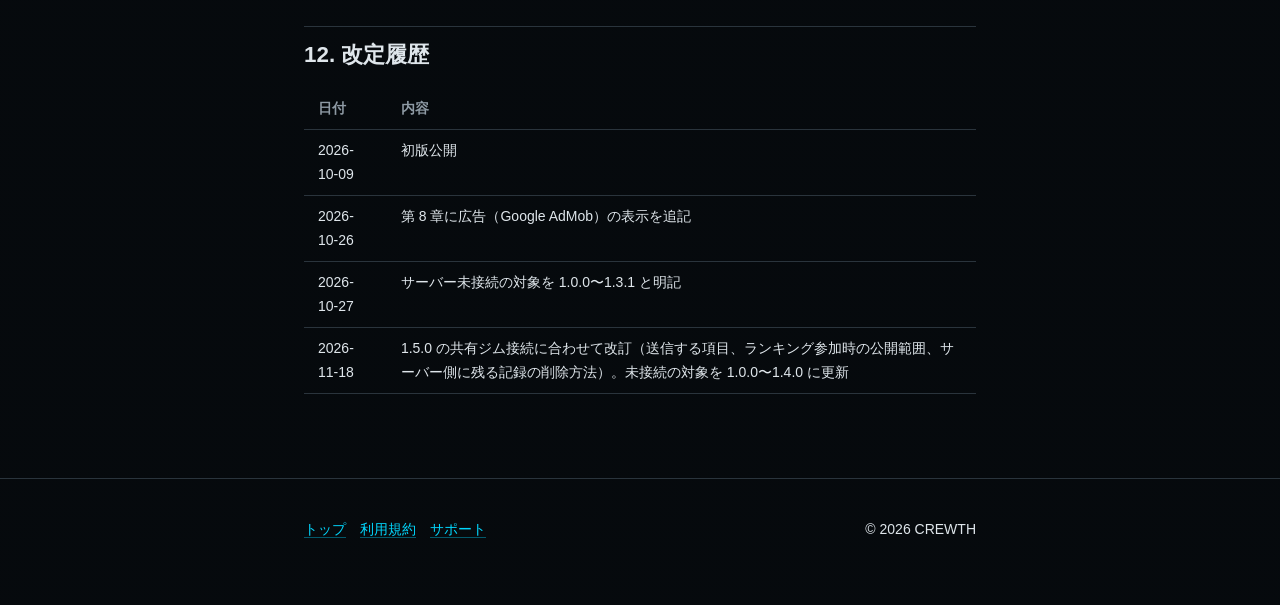
==== commit f50947d6: "docs(privacy): connected mode from 1.5.0 - day summary, ranking exposure, server-side records Co-Aut" ====
--- a/privacy.html
+++ b/privacy.html
@@ -23,17 +23,16 @@
   <article>
     <p class="overline">PRIVACY POLICY</p>
     <h1>プライバシーポリシー</h1>
-    <p class="meta">最終更新日: 2026-10-27</p>
+    <p class="meta">最終更新日: 2026-11-18</p>
     <p class="lede">
       CREWTH（以下「運営者」）は、iPhone 向けアプリ「SYSTEM FITNESS」（以下「本アプリ」）における
       情報の取り扱いを以下のとおり定めます。本ページはアプリ内「設定 → データの取り扱い」画面の内容を
       公開ページとして整理したものです。
     </p>
     <p class="meta">
-      <strong>現在のバージョン（1.0.0〜1.3.1）は運営者のサーバーに接続していません。</strong>
-      以下のうち「サーバーへ送信します」とある動作はこのバージョンでは発生せず、該当するデータは
-      端末内に保存されるだけです。将来、運営者のサーバーに接続するバージョンを提供する場合は、
-      このページを接続後の実態に合わせて更新します。
+      <strong>バージョン 1.5.0 以降は、共有ジムの機能のために運営者のサーバー（Supabase）に接続します。</strong>
+      以下の「サーバーへ送信します」とある動作は 1.5.0 以降で実際に行われます。
+      1.0.0〜1.4.0 はサーバーに接続しておらず、該当するデータは端末内に保存されるだけです。
     </p>
 
     <section aria-labelledby="h-operator">
@@ -49,6 +48,11 @@
       <p>
         トレーニングの記録（種目・セット・重量・回数）、食事の記録（名前・区分・PFC・カロリー）、
         マイメニュー、ニックネームは<strong>端末内にのみ保存</strong>し、詳細な記録のクラウド同期は行いません。
+      </p>
+      <p>
+        1.5.0 以降で共有ジムを選んでいる場合は、匿名の識別子（6 項）に紐づけて、トレーニングした日と、その日の量の要約 3 値
+        （重量×回数の合計を 100 倍した整数 volume100、合計回数 reps、合計セット数 sets）をサーバーへ送信します。
+        種目名や個々のセット、食事の記録は送信しません。この要約は、同じジムの参加者で挑む週次レイドのダメージ計算にだけ使います。
       </p>
       <p>
         設定画面から、記録を JSON ファイルとして書き出す（画像は含みません）ことと、
@@ -68,8 +72,9 @@
         移動履歴としては保存しません。位置情報の継続的な追跡（バックグラウンド取得）は行いません。
       </p>
       <p class="meta">
-        共有ジム・チェックイン同期・ランキング参加は、運営者のサーバー（Supabase）への接続を前提とする機能です。
-        接続していないバージョン・時点では、これらの機能は動作せず、位置情報が外部へ送信されることもありません。
+        共有ジム・チェックイン同期・ランキング参加は、運営者のサーバー（Supabase）への接続を前提とする機能です（1.5.0 以降）。
+        チェックイン時にサーバーへ送るのは現在地の座標・精度・時刻で、距離判定に使ったあと座標は保存せず、
+        チェックインした施設と日付だけを保存します。1.0.0〜1.4.0 では位置情報が外部へ送信されることはありません。
       </p>
     </section>
 
@@ -82,7 +87,7 @@
       <p>
         施設の追加・修正リクエストは、入力した内容をまず端末内に保存します。運営者のサーバーに接続した
         バージョンでは、送信操作をしたときに入力内容と匿名の識別子（下記 6 項）をサーバーへ送信します。
-        現在のバージョン（1.0.0〜1.3.1）はサーバーに接続していないため、送信操作をしても入力内容は端末内に
+        1.0.0〜1.4.0 はサーバーに接続していないため、送信操作をしても入力内容は端末内に
         保存されるだけで、運営側には届きません。
       </p>
     </section>
@@ -93,7 +98,7 @@
         画面を 3 回連続でタップする、または設定画面の「不具合を報告」から報告シートを開けます。
         運営者のサーバーに接続したバージョンでは、送信操作をしたときに、入力した説明文、選択した
         スクリーンショット（除外も可能）、画面名、アプリ・端末・OS の情報、匿名の識別子をサーバーへ
-        送信します。これらは不具合調査と AI による修正支援のために利用します。現在のバージョン（1.0.0〜1.3.1）
+        送信します。これらは不具合調査と AI による修正支援のために利用します。1.0.0〜1.4.0
         はサーバーに接続していないため、送信操作をしても報告は端末内に保存されるだけで、運営側には
         届きません。
       </p>
@@ -111,8 +116,10 @@
         不具合報告の送信、施設一覧の取得・同期、追加・修正リクエストの送信、共有ジム・ランキングへの参加など、
         運営者のサーバーと通信する機能を、サーバーに接続したバージョンで使うと、ログイン操作なしで割り振られる
         匿名の識別子（Supabase の匿名認証）が使われます。これは特定のメールアドレスや電話番号と結び付くものでは
-        ありません。ニックネームは、ランキングへの<strong>参加を選んだ場合のみ</strong>、貢献ポイントと共に
-        公開されます。現在のバージョン（1.0.0〜1.3.1）はサーバーに接続していないため、この匿名認証自体が実行されません。
+        ありません。ニックネームとアバターの外観（色）は、ランキングへの<strong>参加を選んだ場合のみ</strong>、貢献ポイント・
+        週次レイドのダメージ・挑戦回数と共に同じ共有ジムの利用者に表示されます。参加していない方は「ほか N 人」として
+        人数とダメージ・挑戦回数を合算して表示し、ニックネーム・外観・個人の時刻は公開しません。
+        1.0.0〜1.4.0 はサーバーに接続していないため、この匿名認証自体が実行されません。
       </p>
     </section>
 
@@ -154,16 +161,18 @@
         <tbody>
           <tr><td>トレーニング・食事・メニューの記録</td><td>端末内（データベース）のみ</td></tr>
           <tr><td>ホームジムの選択・位置</td><td>端末内のみ</td></tr>
-          <tr><td>不具合報告・追加修正リクエスト・共有ジムのチェックイン</td><td>本バージョンでは端末内のみ（サーバーに接続したバージョンでは運営者のサーバー〔Supabase〕）</td></tr>
-          <tr><td>報告の添付画像</td><td>本バージョンでは該当なし（サーバーに接続したバージョンでは運営者のサーバー〔Supabase のファイル保存〕）</td></tr>
+          <tr><td>共有ジムのチェックイン（施設と日付）、トレーニングした日と量の要約 3 値、週次レイドの挑戦記録</td><td>1.5.0 以降: 運営者のサーバー〔Supabase〕（匿名の識別子に紐づく）。1.0.0〜1.4.0: 端末内のみ</td></tr>
+          <tr><td>ランキング参加時のニックネーム・外観</td><td>1.5.0 以降: 運営者のサーバー〔Supabase〕、同じ共有ジムの利用者に表示</td></tr>
+          <tr><td>不具合報告・追加修正リクエスト</td><td>1.5.0 以降: 送信操作をしたときに運営者のサーバー〔Supabase〕。1.0.0〜1.4.0: 端末内のみ</td></tr>
+          <tr><td>報告の添付画像</td><td>1.5.0 以降: 運営者のサーバー〔Supabase のファイル保存〕。1.0.0〜1.4.0: 該当なし</td></tr>
           <tr><td>購入情報</td><td>このバージョンでは該当なし（アプリ内課金がないため。提供時は Apple および購入管理サービス）</td></tr>
           <tr><td>広告の表示に伴う情報（第 8 章）</td><td>Google LLC（Google AdMob）</td></tr>
           <tr><td>施設一覧データ</td><td>OpenStreetMap（取得元。利用者の情報は送られません）</td></tr>
         </tbody>
       </table>
       <p class="meta">
-        運営者のサーバーへの接続は、バージョンや時点によって異なります。現在のバージョン（1.0.0〜1.3.1）は
-        上記のとおり未接続のため、該当する項目は端末内保存のみで動作し、外部に送信されません。
+        運営者のサーバーへの接続はバージョンによって異なります。1.0.0〜1.4.0 は未接続のため、該当する項目は
+        端末内保存のみで動作し、外部に送信されません。
       </p>
     </section>
 
@@ -172,7 +181,7 @@
       <ul>
         <li>端末内の記録: 設定画面の「端末内の記録をすべて削除」で、記録・添付画像・書き出しファイルを削除できます（復元できません）。</li>
         <li>個別の不具合報告（端末内）: 設定画面の「報告履歴」から 1 件ずつ削除できます（添付画像も一緒に削除されます）。</li>
-        <li>サーバーに送信済みの報告・リクエスト: 1 項のお問い合わせ先までメールでご連絡ください。</li>
+        <li>サーバーに送信済みの共有記録（チェックイン、トレーニングした日と量の要約、ランキングのプロフィール、確定した週次レイドの履歴）・報告・リクエスト: 端末内の記録を削除してもサーバー側には残ります。削除をご希望の場合は 1 項のお問い合わせ先までメールでご連絡ください。</li>
         <li>アプリ自体の削除でも端末内の記録は失われます。</li>
       </ul>
     </section>
@@ -195,6 +204,7 @@
           <tr><td>2026-10-09</td><td>初版公開</td></tr>
           <tr><td>2026-10-26</td><td>第 8 章に広告（Google AdMob）の表示を追記</td></tr>
           <tr><td>2026-10-27</td><td>サーバー未接続の対象を 1.0.0〜1.3.1 と明記</td></tr>
+          <tr><td>2026-11-18</td><td>1.5.0 の共有ジム接続に合わせて改訂（送信する項目、ランキング参加時の公開範囲、サーバー側に残る記録の削除方法）。未接続の対象を 1.0.0〜1.4.0 に更新</td></tr>
         </tbody>
       </table>
     </section>
